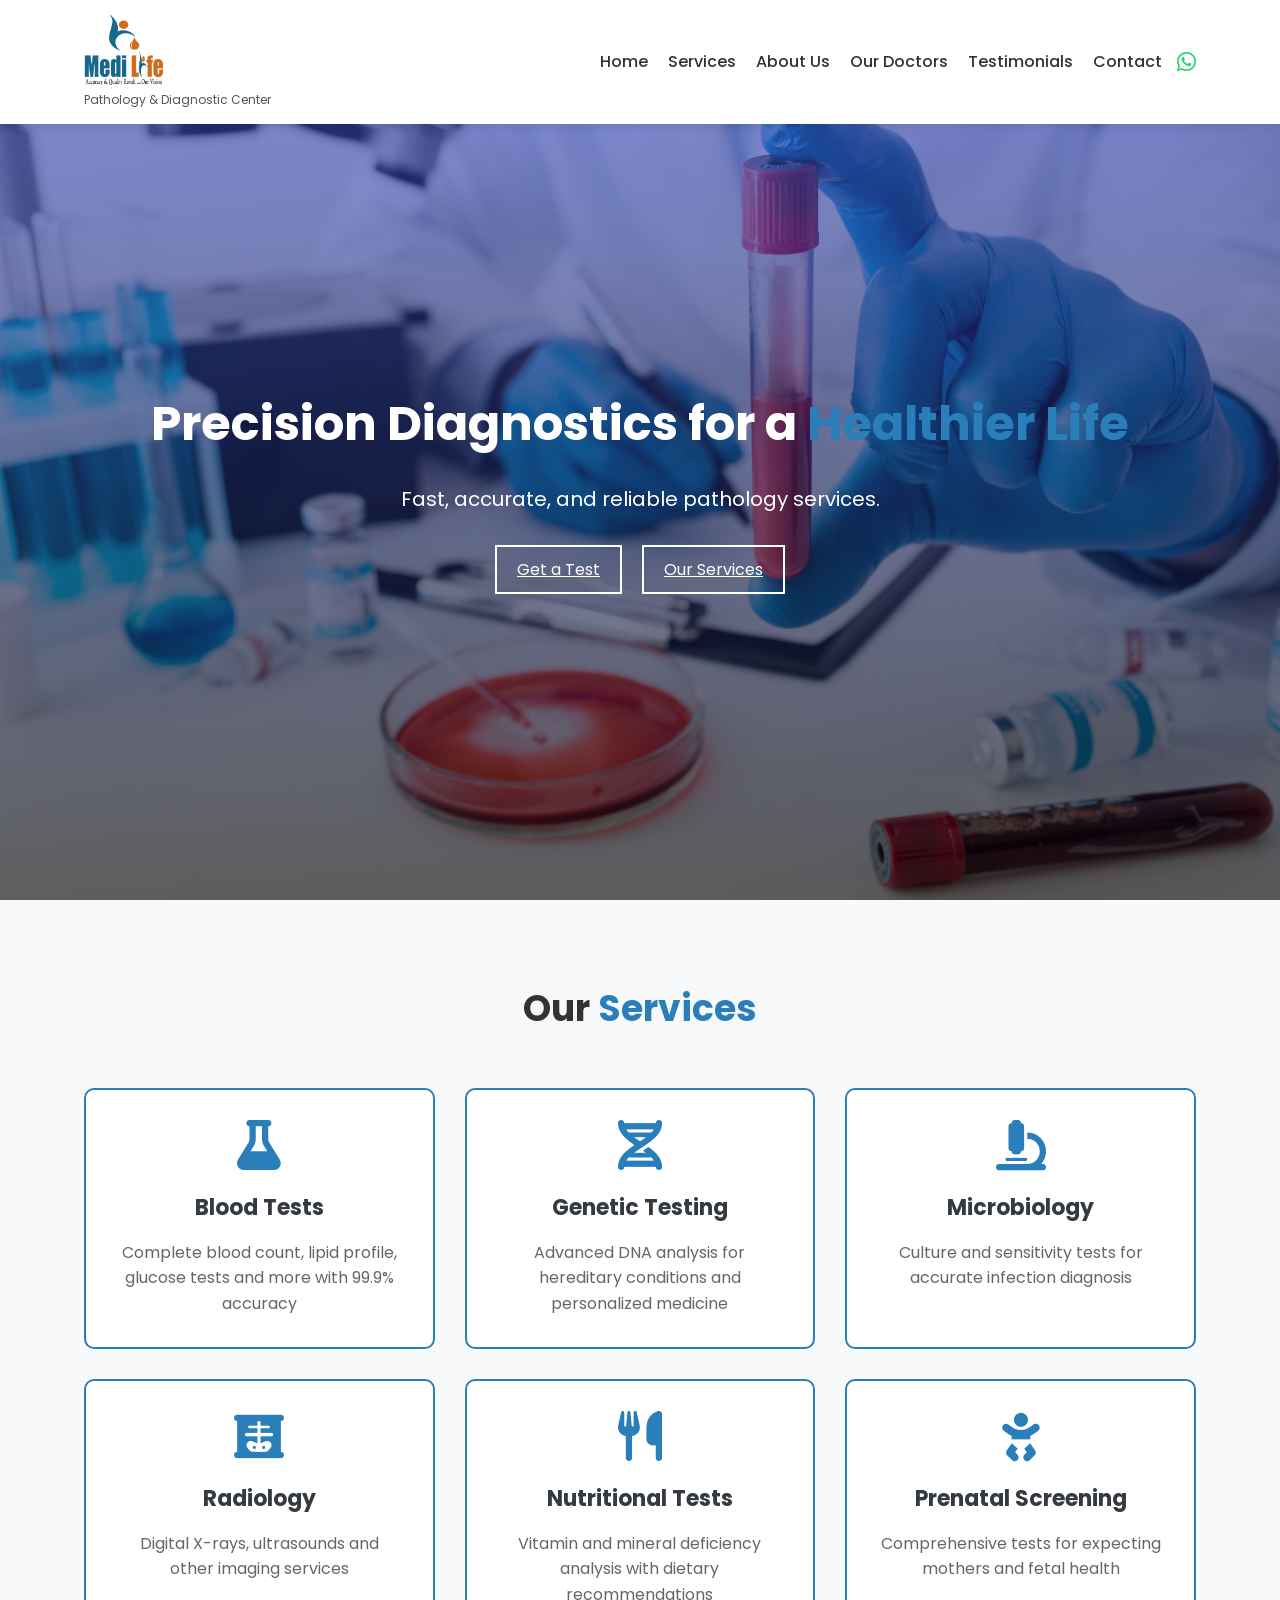
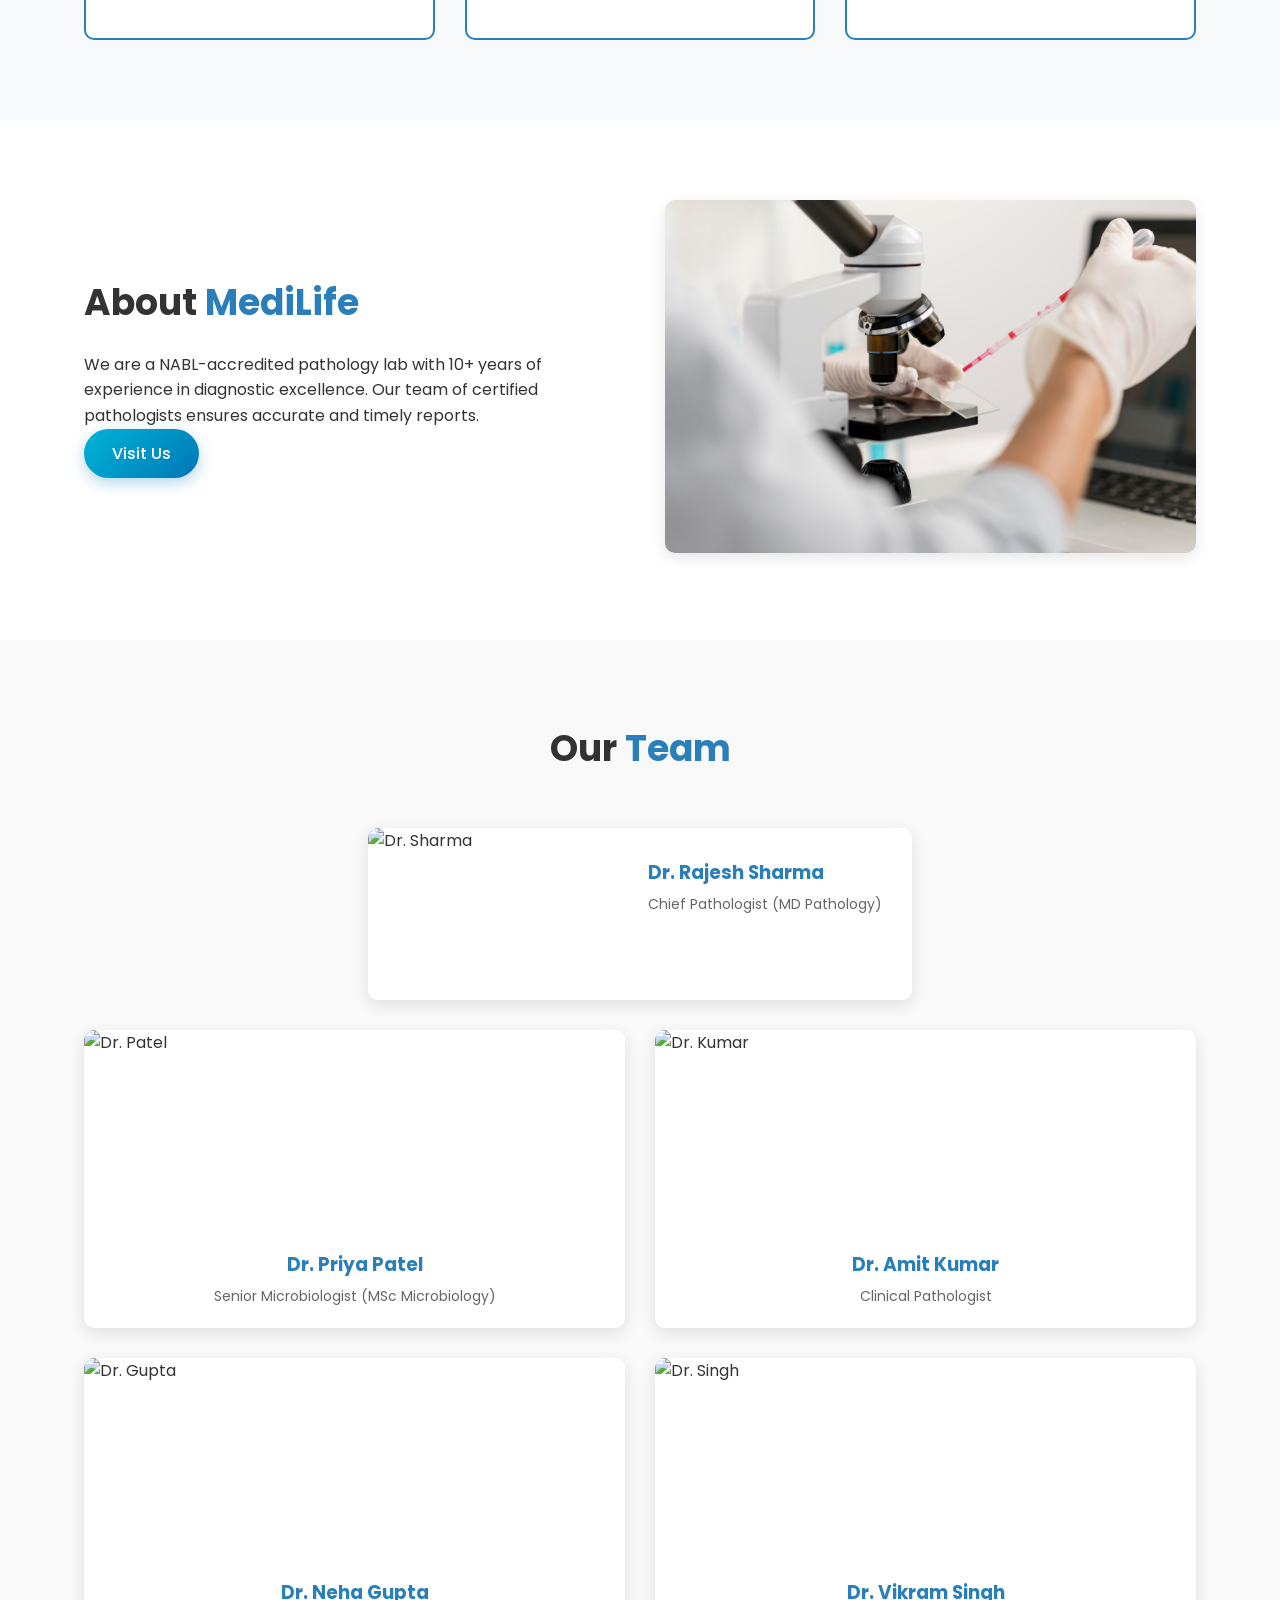
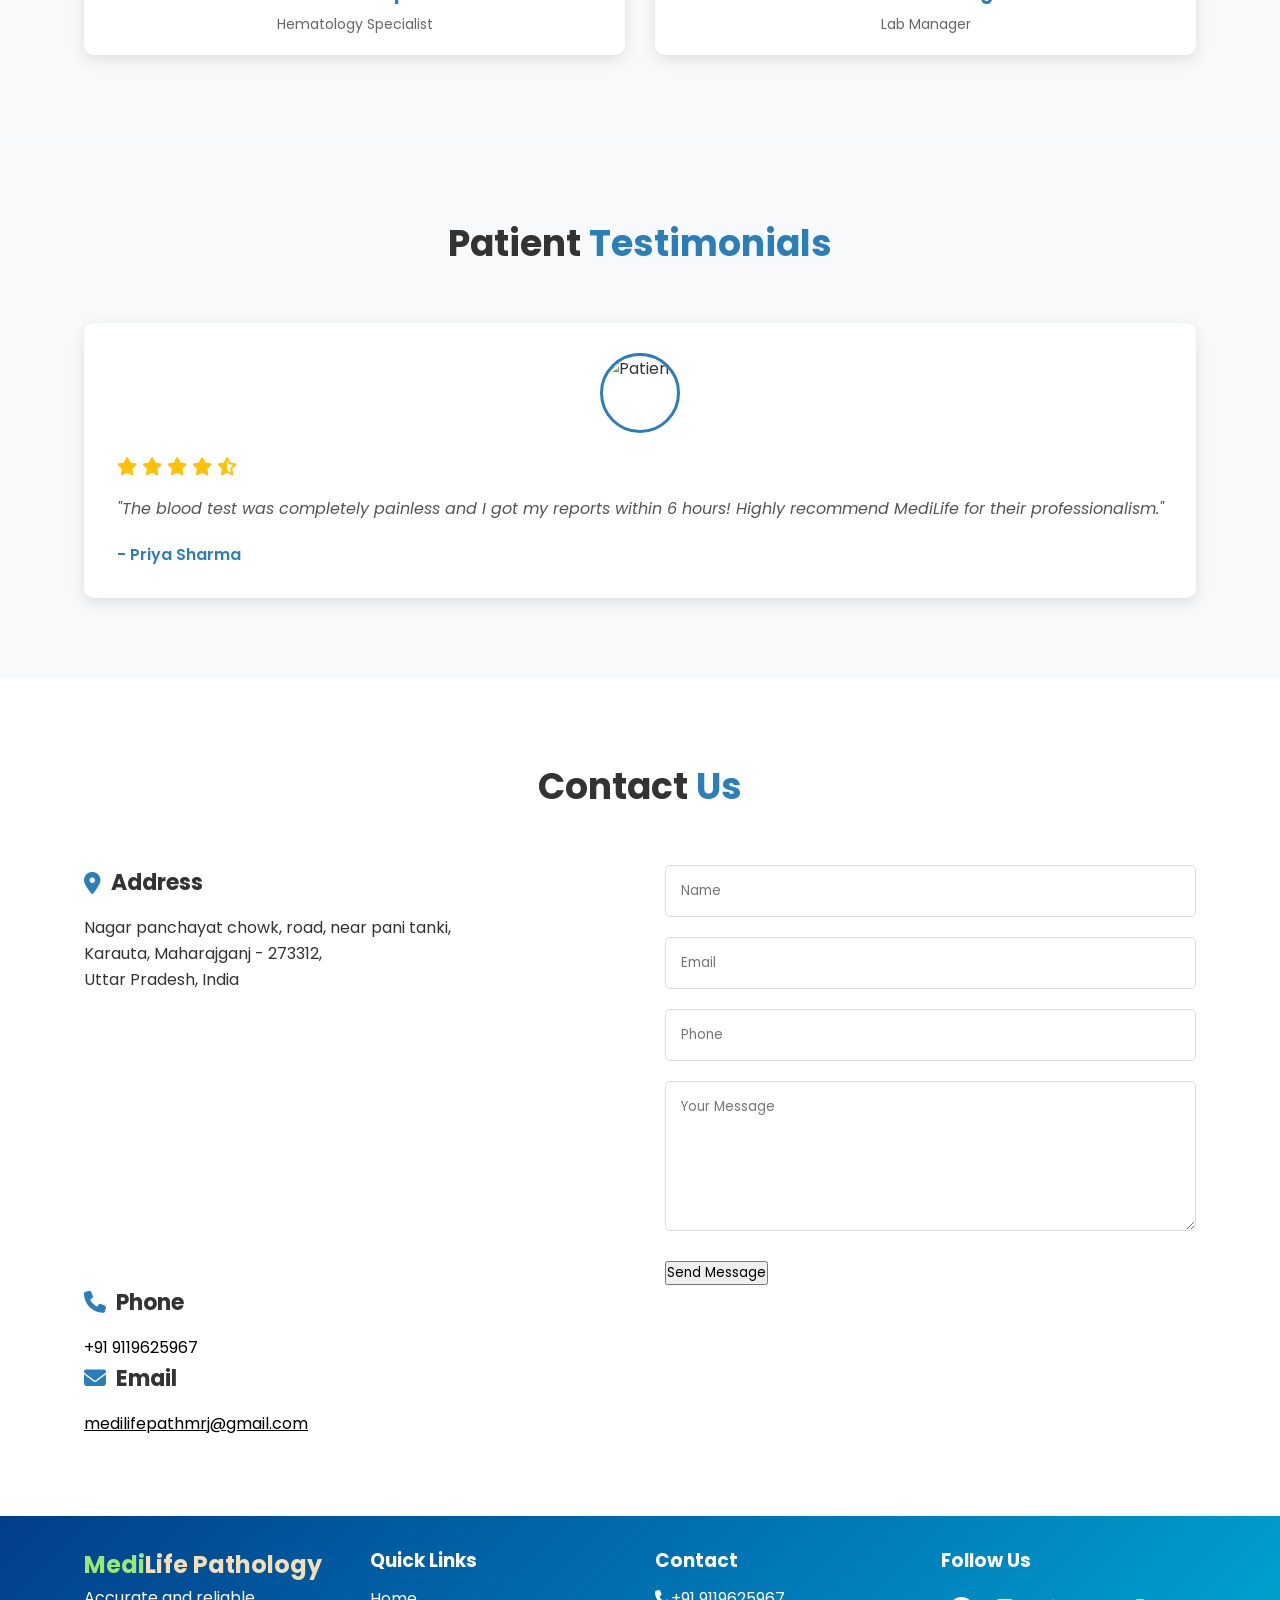
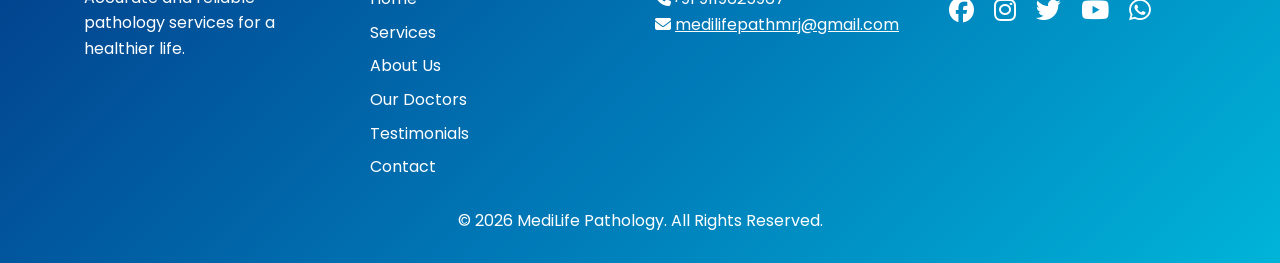
==== index.html @ 0d92cadb "mail or whatshap optio coded" ====
<!DOCTYPE html>
<html lang="en">
<head>
    <meta charset="UTF-8">
    <meta name="viewport" content="width=device-width, initial-scale=1.0">
    <title>MediLife Pathology | Accurate Diagnostic Solutions</title>
        <!-- Favicon (Tab Logo) -->
    <link rel="icon" type="image/png" href="images/logo.png">

    <link rel="stylesheet" href="https://cdnjs.cloudflare.com/ajax/libs/font-awesome/6.4.0/css/all.min.css">
    <link href="https://fonts.googleapis.com/css2?family=Poppins:wght@300;400;500;600;700&display=swap" rel="stylesheet">
    <link rel="stylesheet" href="styles.css">
</head>
<body>
   <!-- Header -->
<header id="header">
    <div class="container">
        
        <!-- Logo -->
        <div class="logo">
            <img src="images/logo.png" alt="MediLife Lab">
            <p>Pathology & Diagnostic Center</p>
        </div>

        <!-- Navigation -->
        <nav id="mainNav">
            <ul>
                <li><a href="#home">Home</a></li>
                <li><a href="#services">Services</a></li>
                <li><a href="#about">About Us</a></li>
                <li><a href="#team">Our Doctors</a></li>
                <li><a href="#testimonials">Testimonials</a></li>
                <li><a href="#contact">Contact</a></li>
                 <!-- WhatsApp Icon -->
    <li class="whatsapp-icon">
        <a href="https://wa.me/9119625967" target="_blank">
            <i class="fab fa-whatsapp"></i>
        </a>
    </li>
            </ul>
        </nav>

        <!-- Mobile Menu Icon -->
        <div class="mobile-menu" id="mobileMenu">
            <i class="fas fa-bars"></i>
        </div>

    </div>
</header>

    <!-- Hero Section -->
    <section class="hero" id="home">
        <div class="container">
            <div class="hero-content">
                <h1>Precision Diagnostics for a <span>Healthier Life</span></h1>
                <p>Fast, accurate, and reliable pathology services.</p>
                <div class="hero-btns">
                    <a href="#contact" class="btn-secondary">Get a Test</a>
                    <a href="#services" class="btn-secondary">Our Services</a>
                </div>
            </div>
        </div>
    </section>

    <!-- Services Section -->

    <section class="services" id="services">
    <div class="container">
        <h2>Our <span>Services</span></h2>
        <div class="services-grid">
            <div class="service-card">
                <i class="fas fa-flask"></i>
                <h3>Blood Tests</h3>
                <p>Complete blood count, lipid profile, glucose tests and more with 99.9% accuracy</p>
            </div>
            <div class="service-card">
                <i class="fas fa-dna"></i>
                <h3>Genetic Testing</h3>
                <p>Advanced DNA analysis for hereditary conditions and personalized medicine</p>
            </div>
            <div class="service-card">
                <i class="fas fa-microscope"></i>
                <h3>Microbiology</h3>
                <p>Culture and sensitivity tests for accurate infection diagnosis</p>
            </div>
            <div class="service-card">
                <i class="fas fa-x-ray"></i>
                <h3>Radiology</h3>
                <p>Digital X-rays, ultrasounds and other imaging services</p>
            </div>
            <div class="service-card">
                <i class="fas fa-utensils"></i>
                <h3>Nutritional Tests</h3>
                <p>Vitamin and mineral deficiency analysis with dietary recommendations</p>
            </div>
            <div class="service-card">
                <i class="fas fa-baby"></i>
                <h3>Prenatal Screening</h3>
                <p>Comprehensive tests for expecting mothers and fetal health</p>
            </div>
        </div>
    </div>
</section>


    <!-- About Us -->
    <section class="about" id="about">
        <div class="container">
            <div class="about-content">
                <h2>About <span>MediLife</span></h2>
                <p>We are a NABL-accredited pathology lab with 10+ years of experience in diagnostic excellence. Our team of certified pathologists ensures accurate and timely reports.</p>
                <a href="about.html" class="btn-visit">Visit Us</a>
            </div>
            <div class="about-image">
                <img src="images/about.jpg" alt="MediLife Lab">
            </div>
        </div>
    </section>

    <!-- Team Section -->
    <section class="team" id="team">
        <div class="container">
            <h2>Our <span>Team</span></h2>
            <div class="team-grid">
                <!-- Head Person -->
                <div class="team-member head-person">
                    <div class="member-img">
                        <img src="https://randomuser.me/api/portraits/men/75.jpg" alt="Dr. Sharma">
                    </div>
                    <div class="member-info">
                        <h3>Dr. Rajesh Sharma</h3>
                        <p>Chief Pathologist (MD Pathology)</p>
                        <div class="social-links">
                            <a href="#"><i class="fab fa-linkedin"></i></a>
                            <a href="#"><i class="fas fa-envelope"></i></a>
                        </div>
                    </div>
                </div>
                
                <!-- Team Members -->
                <div class="team-member">
                    <div class="member-img">
                        <img src="https://randomuser.me/api/portraits/women/68.jpg" alt="Dr. Patel">
                    </div>
                    <div class="member-info">
                        <h3>Dr. Priya Patel</h3>
                        <p>Senior Microbiologist (MSc Microbiology)</p>
                    </div>
                </div>
                
                <div class="team-member">
                    <div class="member-img">
                        <img src="https://randomuser.me/api/portraits/men/45.jpg" alt="Dr. Kumar">
                    </div>
                    <div class="member-info">
                        <h3>Dr. Amit Kumar</h3>
                        <p>Clinical Pathologist</p>
                    </div>
                </div>
                
                <div class="team-member">
                    <div class="member-img">
                        <img src="https://randomuser.me/api/portraits/women/33.jpg" alt="Dr. Gupta">
                    </div>
                    <div class="member-info">
                        <h3>Dr. Neha Gupta</h3>
                        <p>Hematology Specialist</p>
                    </div>
                </div>
                
                <div class="team-member">
                    <div class="member-img">
                        <img src="https://randomuser.me/api/portraits/men/60.jpg" alt="Dr. Singh">
                    </div>
                    <div class="member-info">
                        <h3>Dr. Vikram Singh</h3>
                        <p>Lab Manager</p>
                    </div>
                </div>
            </div>
        </div>
    </section>

    <!-- Testimonials -->
    <section class="testimonials" id="testimonials">
        <div class="container">
            <h2>Patient <span>Testimonials</span></h2>
            <div class="testimonial-slider">
                <div class="testimonial">
                    <div class="patient-img">
                        <img src="https://randomuser.me/api/portraits/women/43.jpg" alt="Patient">
                    </div>
                    <div class="patient-review">
                        <div class="stars">
                            <i class="fas fa-star"></i>
                            <i class="fas fa-star"></i>
                            <i class="fas fa-star"></i>
                            <i class="fas fa-star"></i>
                            <i class="fas fa-star-half-alt"></i>
                        </div>
                        <p>"The blood test was completely painless and I got my reports within 6 hours! Highly recommend MediLife for their professionalism."</p>
                        <h4>- Priya Sharma</h4>
                    </div>
                </div>
                <div class="testimonial">
                    <div class="patient-img">
                        <img src="https://randomuser.me/api/portraits/men/32.jpg" alt="Patient">
                    </div>
                    <div class="patient-review">
                        <div class="stars">
                            <i class="fas fa-star"></i>
                            <i class="fas fa-star"></i>
                            <i class="fas fa-star"></i>
                            <i class="fas fa-star"></i>
                            <i class="fas fa-star"></i>
                        </div>
                        <p>"Best pathology lab in town! The staff was very caring and explained everything clearly. 5-star service!"</p>
                        <h4>- Ramesh Kumar</h4>
                    </div>
                </div>
                <div class="testimonial">
                    <div class="patient-img">
                        <img src="https://randomuser.me/api/portraits/women/65.jpg" alt="Patient">
                    </div>
                    <div class="patient-review">
                        <div class="stars">
                            <i class="fas fa-star"></i>
                            <i class="fas fa-star"></i>
                            <i class="fas fa-star"></i>
                            <i class="fas fa-star"></i>
                            <i class="far fa-star"></i>
                        </div>
                        <p>"Accurate reports and hygienic environment. My family has been using their services for years."</p>
                        <h4>- Anjali Patel</h4>
                    </div>
                </div>
            </div>
        </div>
    </section>

    <!-- Contact -->
  <section id="contact" class="contact">
    <div class="container">
        <h2>Contact <span>Us</span></h2>

        <div class="contact-grid">

            <!-- LEFT SIDE -->
            <div class="contact-info">

                <h3><i class="fas fa-map-marker-alt"></i> Address</h3>
                <p>
                    Nagar panchayat chowk, road, near pani tanki,<br>
                    Karauta, Maharajganj - 273312,<br>
                    Uttar Pradesh, India
                </p>

                <!-- ✅ MAP (Address ke niche) -->
                <div class="map-box">
                    <iframe 
                        src="https://www.google.com/maps/embed?pb=!1m14!1m8!1m3!1d7094.38910484087!2d83.571916!3d27.244427!3m2!1i1024!2i768!4f13.1!3m3!1m2!1s0x3996a7fca693aac5%3A0x8775d765b9470636!2sMedilife%20pathology!5e0!3m2!1sen!2sin!4v1774262200057!5m2!1sen!2sin"
                        allowfullscreen=""
                        loading="lazy">
                    </iframe>
                </div>

                <h3><i class="fas fa-phone"></i> Phone</h3>
                <a href="tel:+919119625967">+91 9119625967</a>

                <h3><i class="fas fa-envelope"></i> Email</h3>
                <a href="mailto:medilifepathmrj@gmail.com">
                    medilifepathmrj@gmail.com
                </a>

            </div>

            <!-- RIGHT SIDE -->
            <div class="contact-form">
     <form action="https://formsubmit.co/shivambharati261@gmail.com" method="POST">

    <input type="text" name="name" placeholder="Name" required>
    <input type="email" name="email" placeholder="Email" required>
    <input type="tel" name="phone" placeholder="Phone">
    <textarea name="message" placeholder="Your Message"></textarea>

    <input type="hidden" name="_subject" value="New Contact Message">
    <input type="hidden" name="_captcha" value="false">
    <input type="hidden" name="_template" value="table">

    <button type="submit">Send Message</button>

</form>
            </div>

        </div>
    </div>
</section>
  <!-- Footer -->
   <footer>
    <div class="container footer-container">

        <!-- Logo / About -->
        <div class="footer-box">
            <h2><span>Medi</span>Life Pathology</h2>
            <p>Accurate and reliable pathology services for a healthier life.</p>
        </div>

        <!-- Quick Links (Navbar copy) -->
        <div class="footer-box">
            <h3>Quick Links</h3>
            <ul>
                <li><a href="#home">Home</a></li>
                <li><a href="#services">Services</a></li>
                <li><a href="#about">About Us</a></li>
                <li><a href="#team">Our Doctors</a></li>
                <li><a href="#testimonials">Testimonials</a></li>
                <li><a href="#contact">Contact</a></li>
            </ul>
        </div>

        <!-- Contact -->
        <div class="footer-box">
            <h3>Contact</h3>
            <p><i class="fas fa-phone"></i><a href="tel:+919119625967">+91 9119625967</a></p>
               <i class="fas fa-envelope"> </i> <a href="mailto:medilifepathmrj@gmail.com">medilifepathmrj@gmail.com</a>
        </div>

        <!-- Social -->
        <div class="footer-box">
            <h3>Follow Us</h3>
            <div class="social-links">
                <a href="#"><i class="fab fa-facebook"></i></a>
                <a href="#"><i class="fab fa-instagram"></i></a>
                <a href="#"><i class="fab fa-twitter"></i></a>
                <a href="#"><i class="fab fa-youtube"></i></a>
                <a href="https://wa.me/919119625967?text=Hello%20Medilife%20Pathology!" target="_blank">
    <i class="fab fa-whatsapp"></i>
</a>
            </div>
        </div>

    </div>

    <p class="copyright">
        &copy; 2026 MediLife Pathology. All Rights Reserved.
    </p>
</footer>
    <script src="script.js"></script>
</body>
</html>
---- styles.css ----
/* Global Styles */
* {
    margin: 0;
    padding: 0;
    box-sizing: border-box;
    font-family: 'Poppins', sans-serif;
}

:root {
    --primary: #2a7fba;
    --secondary: #1a5276;
    --light: #f8f9fa;
    --dark: #343a40;
    --star: #ffc107;
}

body {
    background: #fff;
    color: #333;
    line-height: 1.6;
}

.container {
    width: 90%;
    max-width: 1200px;
    margin: 0 auto;
    padding: 0 20px;
}

.btn-secondary {
    background: transparent;
    /* border: 2px solid var(--primary); */
    border: 2px solid rgb(255, 255, 255);
    /* color: var(--primary); */
    padding: 10px 20px;
    color: #fff;
}

.btn-secondary:hover {
    border: 2px solid var(--primary);
    background: var(--primary);
    color: #fff;
}
.btn-visit {
    display: inline-block;
    padding: 12px 28px;
    background: linear-gradient(135deg, #00b4d8, #0077b6);
    color: #fff;
    font-weight: 500;
    text-decoration: none;
    border-radius: 30px;
    transition: all 0.3s ease;
    box-shadow: 0 5px 15px rgba(0, 119, 182, 0.3);
    position: relative;
    overflow: hidden;
}
.btn-visit:hover {
    background: linear-gradient(135deg, #0077b6, #023e8a);
    transform: translateY(-3px);
    box-shadow: 0 10px 25px rgba(0, 119, 182, 0.4);
}
/* Header Styles */
header {
    background: #fff;
    box-shadow: 0 2px 10px rgba(0, 0, 0, 0.1);
    position: fixed;
    width: 100%;
    z-index: 1000;
    transform: translateY(0);
    transition: transform 0.4s ease-in-out;
}

/* Hide navbar on scroll */
header.hide {
    transform: translateY(-100%);
}

/* Scroll shadow */
header.scrolled {
    box-shadow: 0 5px 20px rgba(0,0,0,0.15);
}

/* Container */
header .container {
    display: flex;
    justify-content: space-between;
    align-items: center;
    padding: 15px 20px;
}

.logo {
    display: flex;
    flex-direction: column;   /* 👈 ye add karo */
    align-items: flex-start;  /* left align */
}

.logo img {
    height: 70px;
    width: auto;
}

.logo p {
    font-size: 12px;
    margin-top: 5px;
    color: #555;
}

/* Navigation */
nav ul {
    display: flex;
    list-style: none;
}

nav ul li {
    margin-left: 20px;
}

/* IMPORTANT FIX */
nav ul li a {
    text-decoration: none;
    color: #333;
    font-weight: 500;
    transition: color 0.3s ease;
    white-space: nowrap;  /* 🔥 TEXT BREAK FIX */
}

nav ul li a:hover {
    color: #007bff;
}

/* Mobile Menu Icon */
.mobile-menu {
    display: none;
    font-size: 24px;
    cursor: pointer;
}

/* ================= MOBILE ================= */
@media (max-width: 768px) {

    nav {
        position: absolute;
        top: 70px;
        left: 0;
        width: 100%;
        background: #fff;
        display: none;
        flex-direction: column;
        text-align: center;
        box-shadow: 0 5px 10px rgba(0,0,0,0.1);
    }

    nav.active {
        display: flex;
    }

    nav ul {
        flex-direction: column;
    }

    nav ul li {
        margin: 15px 0;
    }

    .mobile-menu {
        display: block;
    }
}
/* WhatsApp Icon Style */
.whatsapp-icon a {
    color: #25D366;
    font-size: 22px;
    margin-left: 15px;
}

/* Right side push */
nav ul {
    display: flex;
    align-items: center;
}

/* Last item ko right push karne ke liye */
nav ul li.whatsapp-icon {
    margin-left: auto;
}

/* Hero Section */
.hero {
    background: linear-gradient(rgba(55, 78, 209, 0.6), rgba(0, 0, 0, 0.6)), url('images/homepage.jpg') no-repeat center/cover;
    height: 100vh;
    display: flex;
    align-items: center;
    text-align: center;
    color: #fff;
    padding-top: 80px;
}

.hero-content h1 {
    font-size: 48px;
    margin-bottom: 20px;
}

.hero-content h1 span {
    color: var(--primary);
}

.hero-content p {
    font-size: 20px;
    margin-bottom: 30px;
}

.hero-btns {
    display: flex;
    justify-content: center;
    gap: 20px;
}

/* Services Section */
.services {
    padding: 80px 0;
    background: var(--light);
}

.services h2 {
    text-align: center;
    margin-bottom: 50px;
    font-size: 36px;
}

.services h2 span {
    color: var(--primary);
}

.services-grid {
    display: grid;
    grid-template-columns: repeat(auto-fit, minmax(300px, 1fr));
    gap: 30px;
}

.service-card {
    border: 2px solid var(--primary);
    background: #fff;
    padding: 30px;
    border-radius: 10px;
    text-align: center;
    transition: all 0.3s ease;
}

.service-card:hover {
    background: var(--primary);
    transform: translateY(-10px);
    box-shadow: 0 10px 20px rgba(0,0,0,0.1);
}

.service-card:hover i,
.service-card:hover h3,
.service-card:hover p {
    color: #fff;
}

.service-card i {
    font-size: 50px;
    color: var(--primary);
    margin-bottom: 20px;
    transition: all 0.3s ease;
}

.service-card h3 {
    margin-bottom: 15px;
    font-size: 22px;
    color: var(--dark);
    transition: all 0.3s ease;
}

.service-card p {
    color: #666;
    transition: all 0.3s ease;
}

/* About Section */
.about {
    padding: 80px 0;
}

.about .container {
    display: grid;
    grid-template-columns: 1fr 1fr;
    gap: 50px;
    align-items: center;
}

.about-content h2 {
    font-size: 36px;
    margin-bottom: 20px;
}

.about-content h2 span {
    color: var(--primary);
}

.about-image img {
    width: 100%;
    border-radius: 10px;
    box-shadow: 0 5px 15px rgba(0,0,0,0.1);
}
/* ================= Team Section ================= */
.team {
    padding: 80px 0;
    background: #f9f9f9;
}

.team h2 {
    text-align: center;
    margin-bottom: 50px;
    font-size: 36px;
}

.team h2 span {
    color: var(--primary);
}

.team-grid {
    display: grid;
    grid-template-columns: 1fr;
    gap: 30px;
}

.head-person {
    display: flex;
    background: white;
    border-radius: 10px;
    overflow: hidden;
    box-shadow: 0 5px 15px rgba(0,0,0,0.1);
    max-width: 800px;
    margin: 0 auto;
}

.head-person .member-img {
    width: 250px;
    height: auto;
}

.head-person .member-info {
    padding: 30px;
    text-align: left;
}

.team-member {
    background: white;
    border-radius: 10px;
    overflow: hidden;
    box-shadow: 0 5px 15px rgba(0,0,0,0.1);
    transition: transform 0.3s ease;
}

.team-member:hover {
    transform: translateY(-10px);
}

.member-img {
    height: 200px;
    overflow: hidden;
}

.member-img img {
    width: 100%;
    height: 100%;
    object-fit: cover;
}

.member-info {
    padding: 20px;
    text-align: center;
}

.member-info h3 {
    color: var(--primary);
    margin-bottom: 5px;
}

.member-info p {
    color: #666;
    font-size: 14px;
}

.social-links {
    margin-top: 15px;
}

.social-links a {
    color: var(--primary);
    margin-right: 15px;
    font-size: 18px;
}

/* Responsive Grid */
@media (min-width: 768px) {
    .team-grid {
        grid-template-columns: repeat(2, 1fr);
    }
    
    .head-person {
        grid-column: span 2;
    }
}

@media (min-width: 992px) {
    .team-grid {
        grid-template-columns: repeat(2, 1fr);
    }
    
    .head-person {
        grid-column: span 2;
        max-width: 100%;
    }
    
    .team-member {
        height: 100%;
    }
}
/* Testimonials */
.testimonials {
    padding: 80px 0;
    background: var(--light);
}

.testimonials h2 {
    text-align: center;
    margin-bottom: 50px;
    font-size: 36px;
}

.testimonials h2 span {
    color: var(--primary);
}

.testimonial-slider {
    display: grid;
    grid-template-columns: repeat(auto-fit, minmax(300px, 1fr));
    gap: 30px;
}

.testimonial {
    background: #fff;
    padding: 30px;
    border-radius: 10px;
    box-shadow: 0 5px 15px rgba(0,0,0,0.1);
    display: flex;
    flex-direction: column;
    align-items: center;
}

.patient-img {
    width: 80px;
    height: 80px;
    border-radius: 50%;
    overflow: hidden;
    margin-bottom: 20px;
    border: 3px solid var(--primary);
}

.patient-img img {
    width: 100%;
    height: 100%;
    object-fit: cover;
}

.stars {
    color: var(--star);
    margin-bottom: 15px;
    font-size: 18px;
}

.testimonial p {
    font-style: italic;
    text-align: center;
    margin-bottom: 20px;
    color: #555;
}

.testimonial h4 {
    color: var(--primary);
    font-weight: 600;
}

/* Contact Section */
.contact {
    padding: 80px 0;
}

.contact h2 {
    text-align: center;
    margin-bottom: 50px;
    font-size: 36px;
}

.contact h2 span {
    color: var(--primary);
}

.contact-grid {
    display: grid;
    grid-template-columns: 1fr 1fr;
    gap: 50px;
}

.contact-info h3 {
    display: flex;
    align-items: center;
    margin-bottom: 15px;
    font-size: 22px;
}
.contact-info a{
  color: black !important;
}
.contact-info h3 i {
    margin-right: 10px;
    color: var(--primary);
}

.contact-form input,
.contact-form textarea {
    width: 100%;
    padding: 15px;
    margin-bottom: 20px;
    border: 1px solid #ddd;
    border-radius: 5px;
    font-family: 'Poppins', sans-serif;
}

.contact-form textarea {
    height: 150px;
    resize: vertical;
}
/* MAP */
.map-box {
    margin: 15px 0 20px;
    border-radius: 10px;
    overflow: hidden;
}

.map-box iframe {
    width: 100%;
    height: 250px;
    border: 0;
}

/* Contact Grid */
.contact-grid {
    display: grid;
    grid-template-columns: 1fr 1fr;
    gap: 50px;
}

/* Mobile */
@media (max-width: 768px) {
    .contact-grid {
        grid-template-columns: 1fr;
    }
}
/* Footer */
footer {
    background: linear-gradient(135deg, #023e8a, #0077b6, #00b4d8);
    color: #fff;
    padding: 30px 0;
    text-align: center;
}
.footer-container {
    display: grid;
    grid-template-columns: repeat(auto-fit, minmax(200px, 1fr));
    gap: 30px;
    text-align: left;
}

.footer-box h3 {
    margin-bottom: 10px;
}

.footer-box ul {
    list-style: none;
    padding: 0;
}

.footer-box ul li {
    margin: 8px 0;
}

.footer-box ul li a {
    color: #fff;
    text-decoration: none;
}
.footer-box a{ 
    color: white !important;
}
.footer-box h2 {
color:wheat;

    text-decoration: none;
}
.footer-box h2 span {
      color:rgb(155, 233, 115);
    text-decoration: none;
}
.footer-box ul li a:hover {
    text-decoration: underline;
}

.copyright {
    text-align: center;
    margin-top: 20px;
}

.social-links a {
    color: #fff;
    font-size: 25px;
    margin: 0 8px;
    transition: 0.3s ease;
}

/* Facebook */
.social-links a:hover .fa-facebook {
    color: #1877f2;
}

/* Instagram */
.social-links a:hover .fa-instagram {
    color: #e4405f;
}

/* Twitter */
.social-links a:hover .fa-twitter {
    color: #1da1f2;
}
/* YouTube */
.social-links a:hover .fa-youtube {
    color: #ff0000;
}
/* Responsive Design */
@media (max-width: 992px) {
    .about .container,
    .contact-grid {
        grid-template-columns: 1fr;
    }

    .about-image {
        order: -1;
    }
}

@media (max-width: 768px) {
    nav {
        display: none;
    }

    nav.active {
        display: block;
        position: absolute;
        top: 80px;
        left: 0;
        width: 100%;
        background: #fff;
        padding: 20px;
        box-shadow: 0 5px 10px rgba(0,0,0,0.1);
    }

    nav.active ul {
        flex-direction: column;
    }

    nav.active ul li {
        margin: 10px 0;
    }

    .mobile-menu {
        display: block;
    }

    .hero-content h1 {
        font-size: 36px;
    }

    .hero-btns {
        flex-direction: column;
        gap: 15px;
    }
}
@media (max-width: 768px) {
    .hero-content h1 {
        font-size: 28px !important;
    }
}
a[href^="tel"] {
    color: #fff;          /* white color */
    text-decoration: none;
    border: none;
    outline: none;
}

a[href^="tel"]:hover {
    color: #fff;          /* hover pe bhi white hi rahe */
}
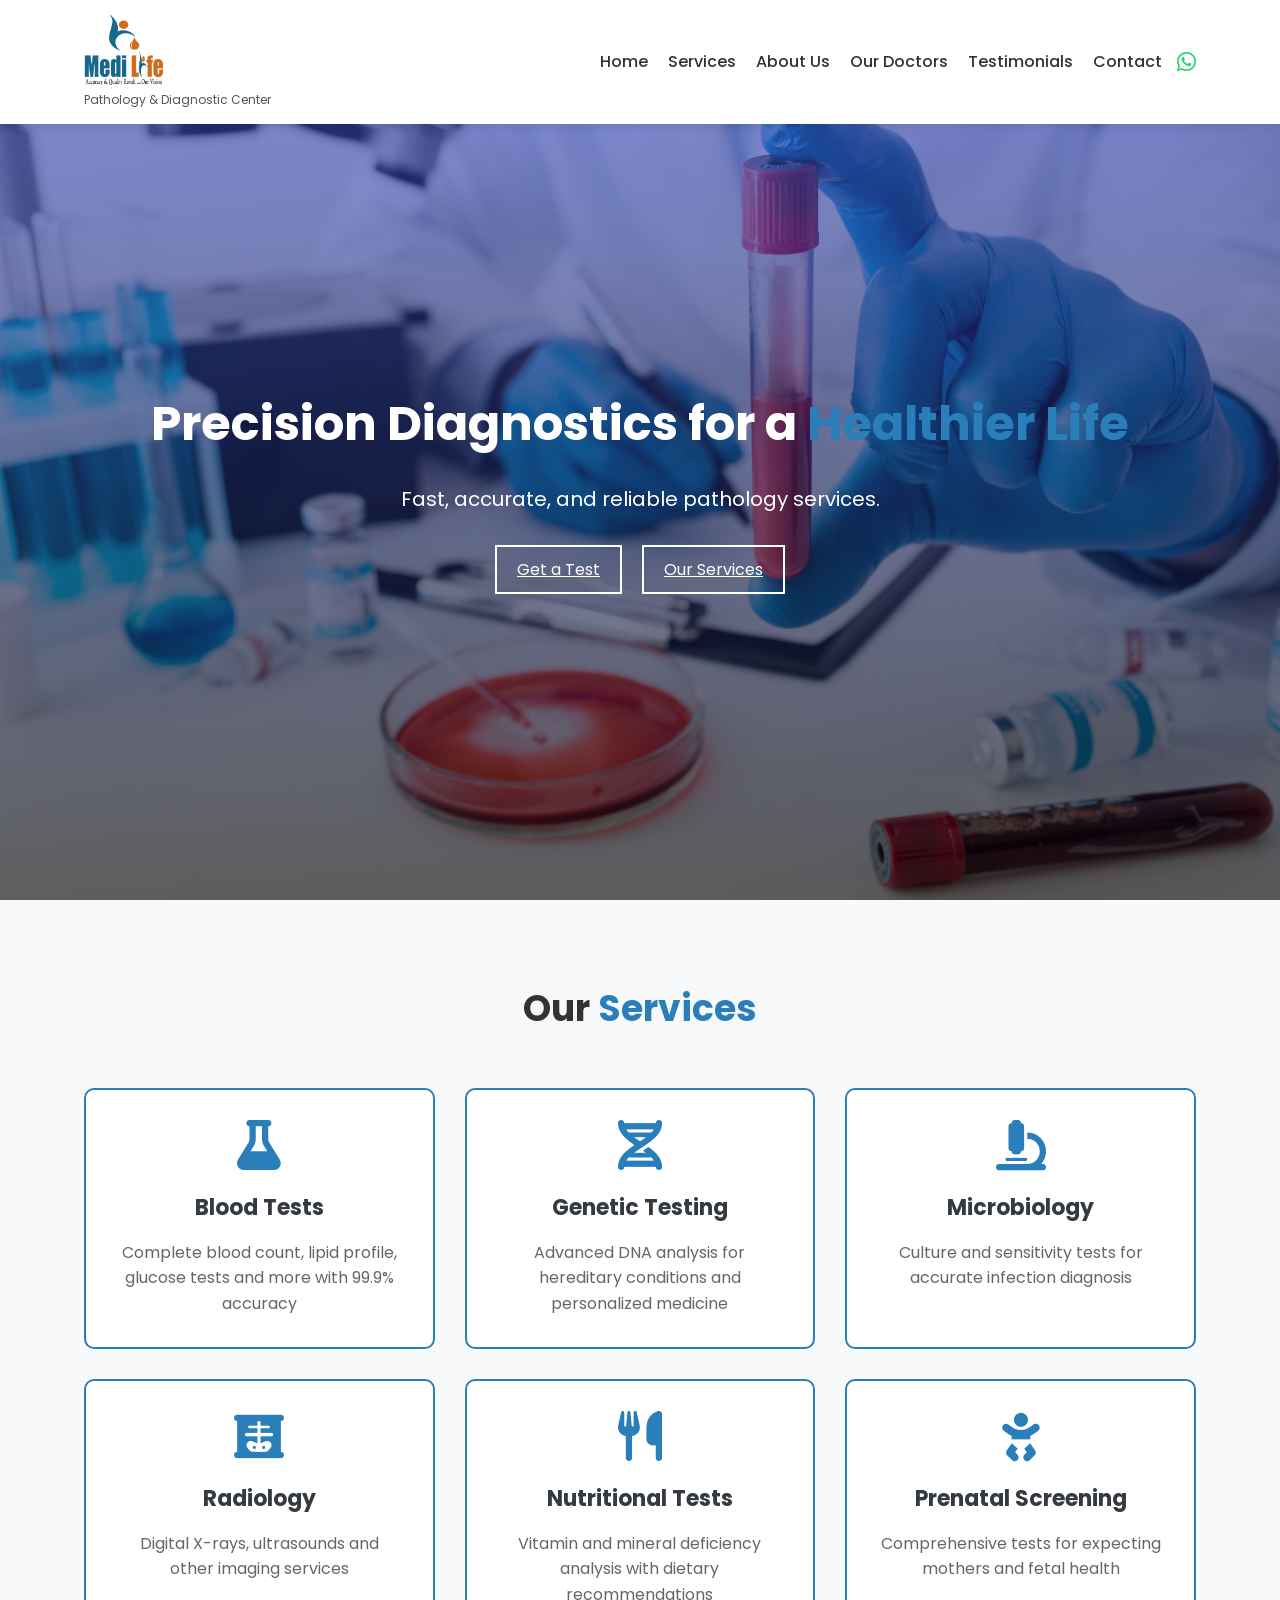
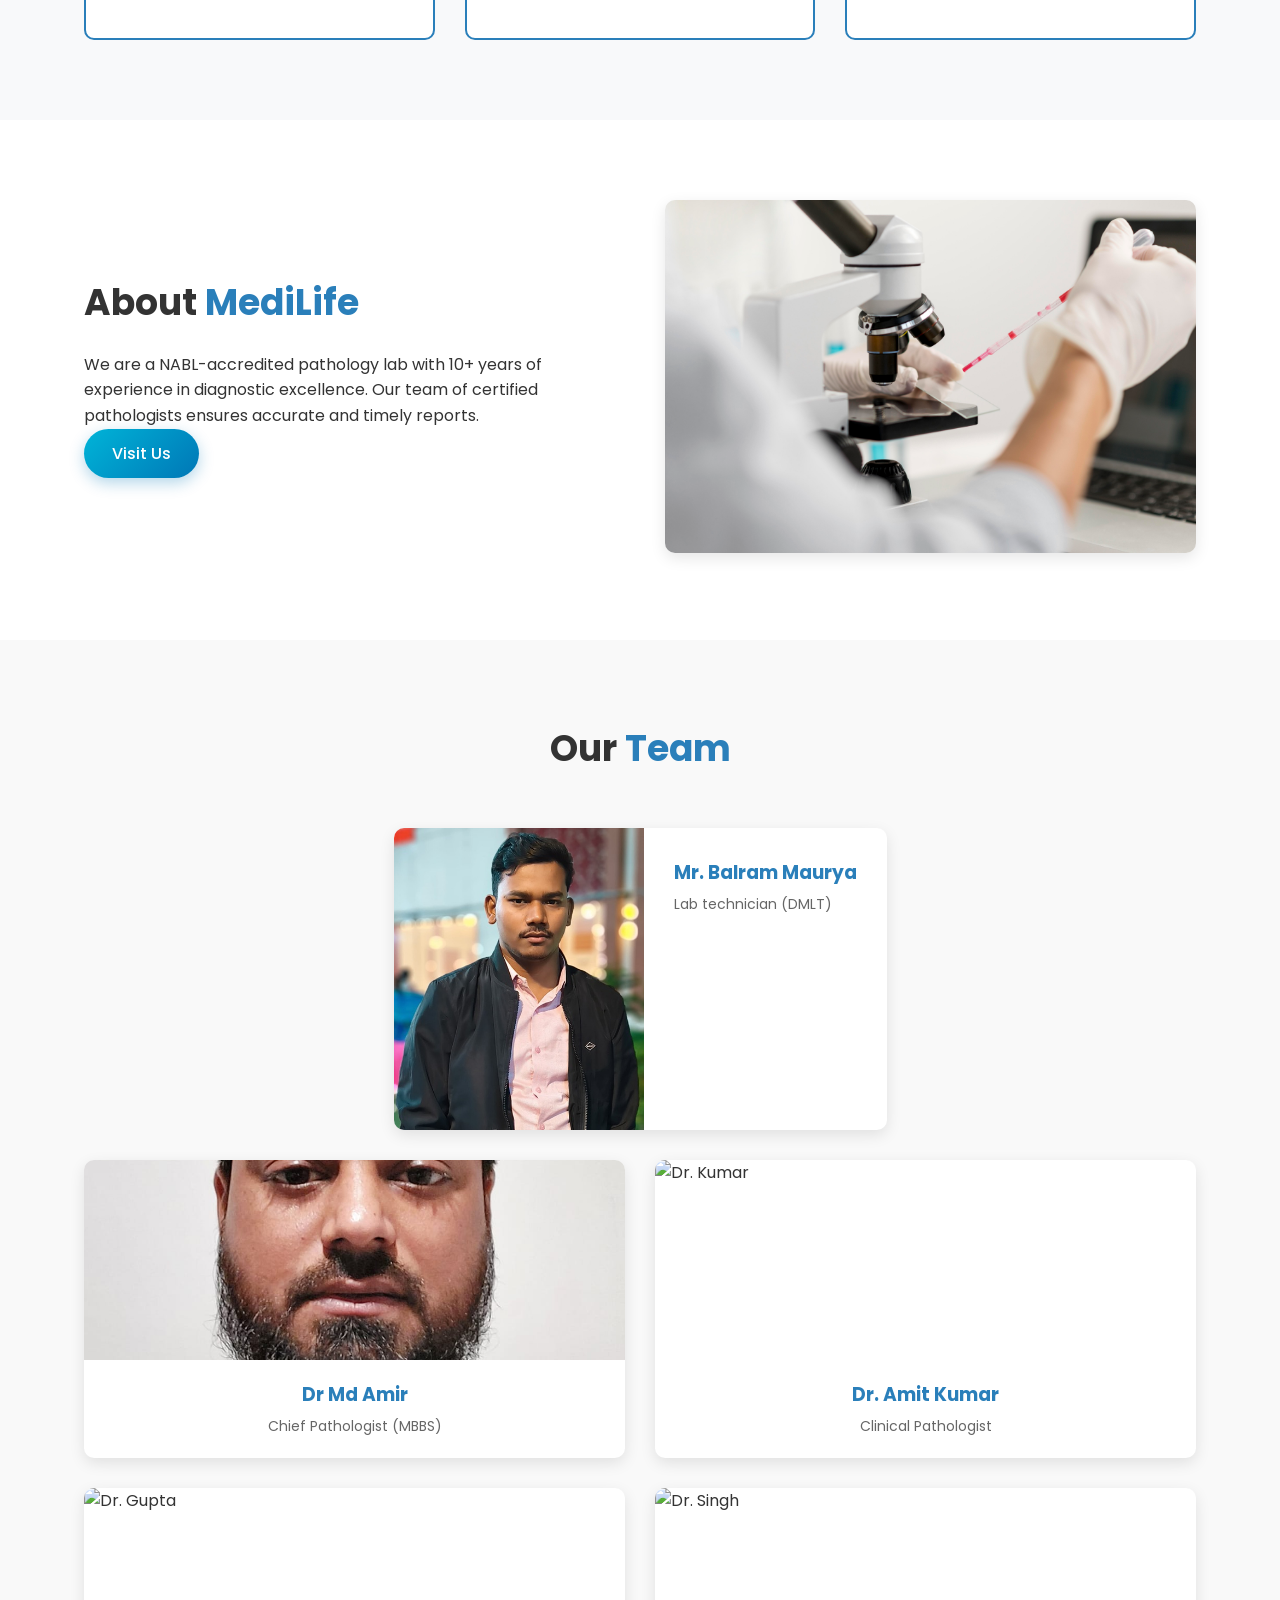
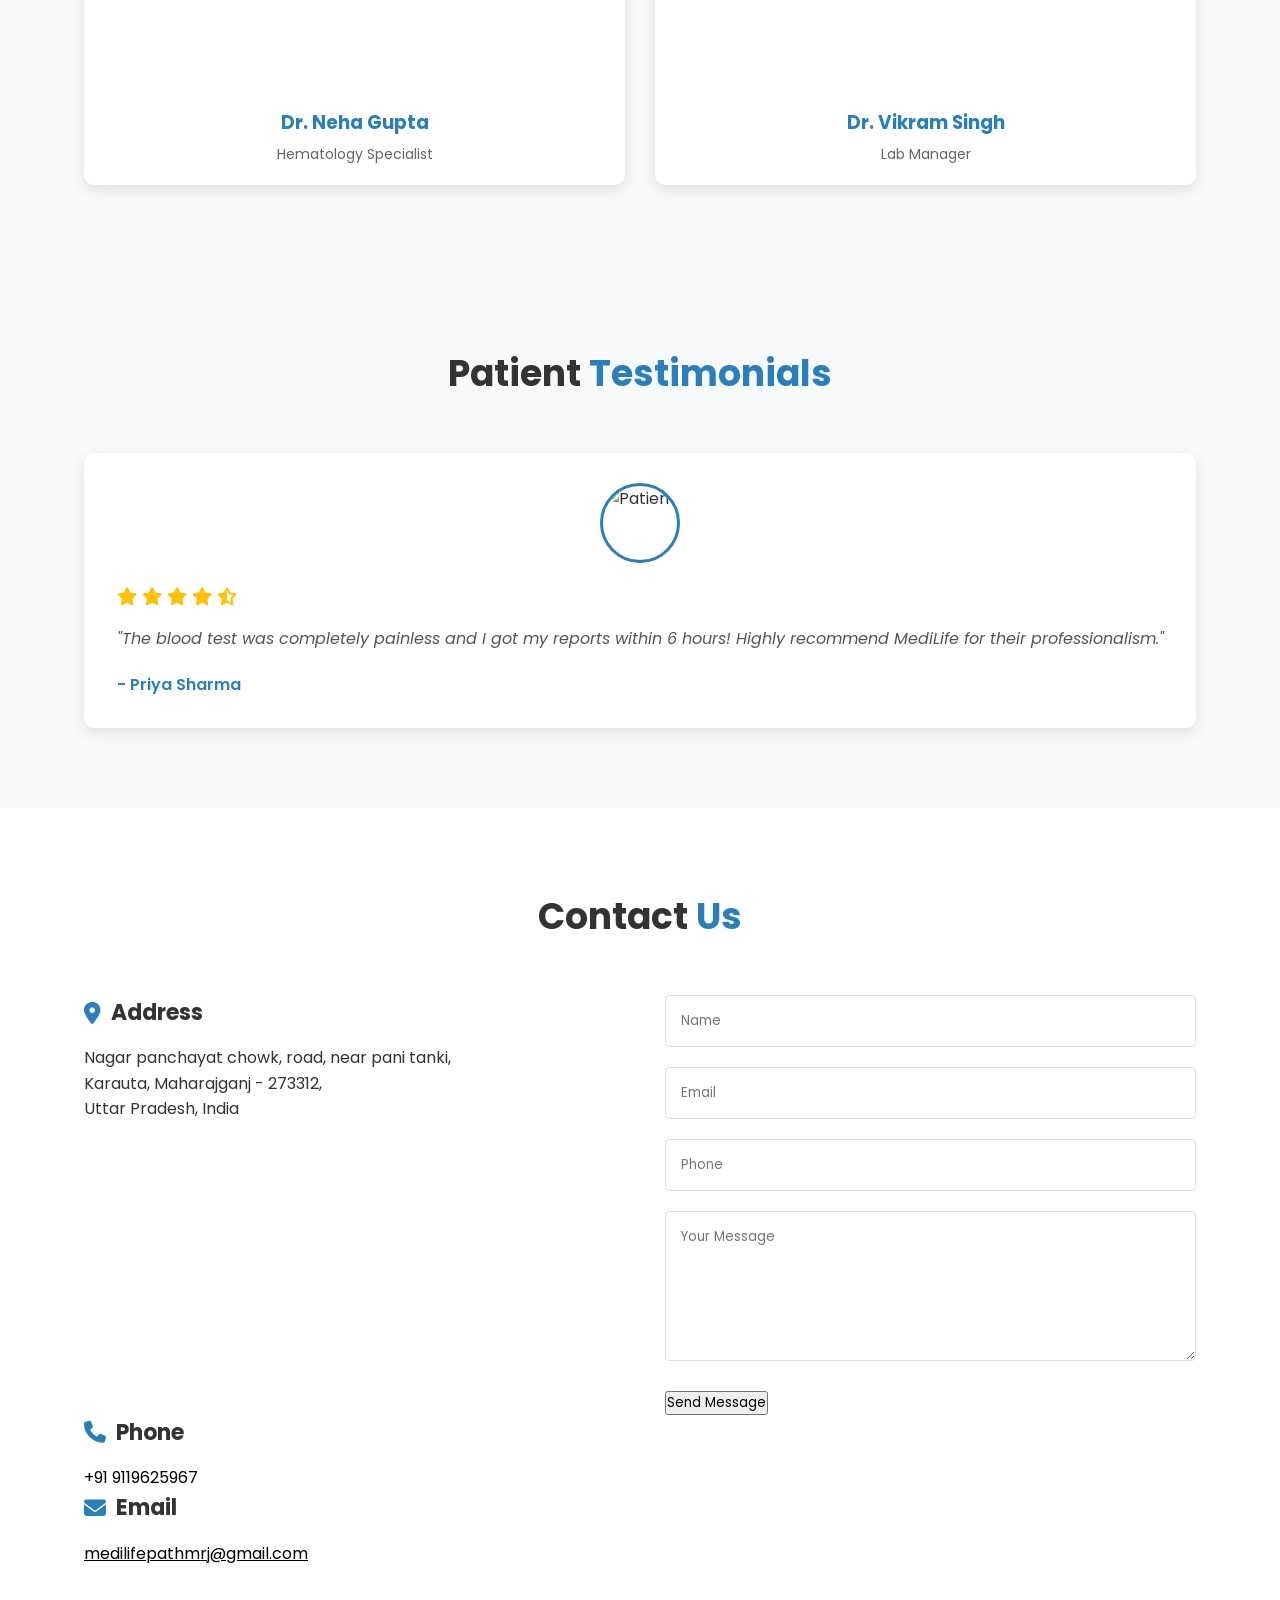
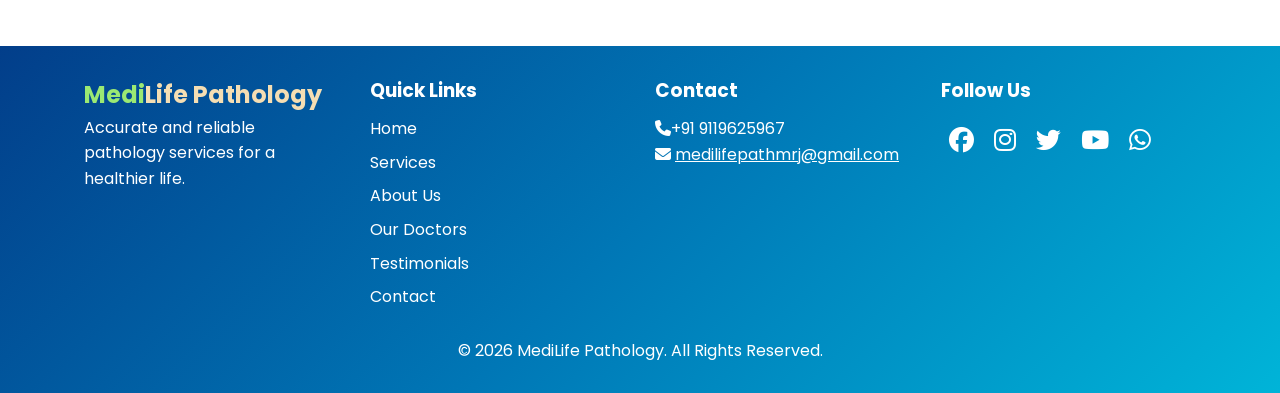
==== commit 87188b2b: "image update" ====
--- a/index.html
+++ b/index.html
@@ -125,11 +125,11 @@
                 <!-- Head Person -->
                 <div class="team-member head-person">
                     <div class="member-img">
-                        <img src="https://randomuser.me/api/portraits/men/75.jpg" alt="Dr. Sharma">
-                    </div>
-                    <div class="member-info">
-                        <h3>Dr. Rajesh Sharma</h3>
-                        <p>Chief Pathologist (MD Pathology)</p>
+                        <img src="images/Lab technician.jpg" alt="Mr. Maurya">
+                    </div>
+                    <div class="member-info">
+                        <h3>Mr. Balram Maurya</h3>
+                        <p>Lab technician (DMLT)</p>
                         <div class="social-links">
                             <a href="#"><i class="fab fa-linkedin"></i></a>
                             <a href="#"><i class="fas fa-envelope"></i></a>
@@ -140,17 +140,17 @@
                 <!-- Team Members -->
                 <div class="team-member">
                     <div class="member-img">
-                        <img src="https://randomuser.me/api/portraits/women/68.jpg" alt="Dr. Patel">
-                    </div>
-                    <div class="member-info">
-                        <h3>Dr. Priya Patel</h3>
-                        <p>Senior Microbiologist (MSc Microbiology)</p>
+                        <img src="images/Dr Md Amir .jpg" alt="Dr Md Amir">
+                    </div>
+                    <div class="member-info">
+                        <h3>Dr Md Amir </h3>
+                        <p>Chief Pathologist (MBBS)</p>
                     </div>
                 </div>
                 
                 <div class="team-member">
                     <div class="member-img">
-                        <img src="https://randomuser.me/api/portraits/men/45.jpg" alt="Dr. Kumar">
+                        <img src="" alt="Dr. Kumar">
                     </div>
                     <div class="member-info">
                         <h3>Dr. Amit Kumar</h3>
@@ -160,7 +160,7 @@
                 
                 <div class="team-member">
                     <div class="member-img">
-                        <img src="https://randomuser.me/api/portraits/women/33.jpg" alt="Dr. Gupta">
+                        <img src="" alt="Dr. Gupta">
                     </div>
                     <div class="member-info">
                         <h3>Dr. Neha Gupta</h3>
@@ -170,7 +170,7 @@
                 
                 <div class="team-member">
                     <div class="member-img">
-                        <img src="https://randomuser.me/api/portraits/men/60.jpg" alt="Dr. Singh">
+                        <img src="" alt="Dr. Singh">
                     </div>
                     <div class="member-info">
                         <h3>Dr. Vikram Singh</h3>
@@ -204,7 +204,7 @@
                 </div>
                 <div class="testimonial">
                     <div class="patient-img">
-                        <img src="https://randomuser.me/api/portraits/men/32.jpg" alt="Patient">
+                        <img src="images/Patient1.jpg" alt="Patient">
                     </div>
                     <div class="patient-review">
                         <div class="stars">
@@ -220,7 +220,7 @@
                 </div>
                 <div class="testimonial">
                     <div class="patient-img">
-                        <img src="https://randomuser.me/api/portraits/women/65.jpg" alt="Patient">
+                        <img src="images/" alt="Patient">
                     </div>
                     <div class="patient-review">
                         <div class="stars">
@@ -276,7 +276,7 @@
 
             <!-- RIGHT SIDE -->
             <div class="contact-form">
-     <form action="https://formsubmit.co/shivambharati261@gmail.com" method="POST">
+<form id="contactForm">
 
     <input type="text" name="name" placeholder="Name" required>
     <input type="email" name="email" placeholder="Email" required>
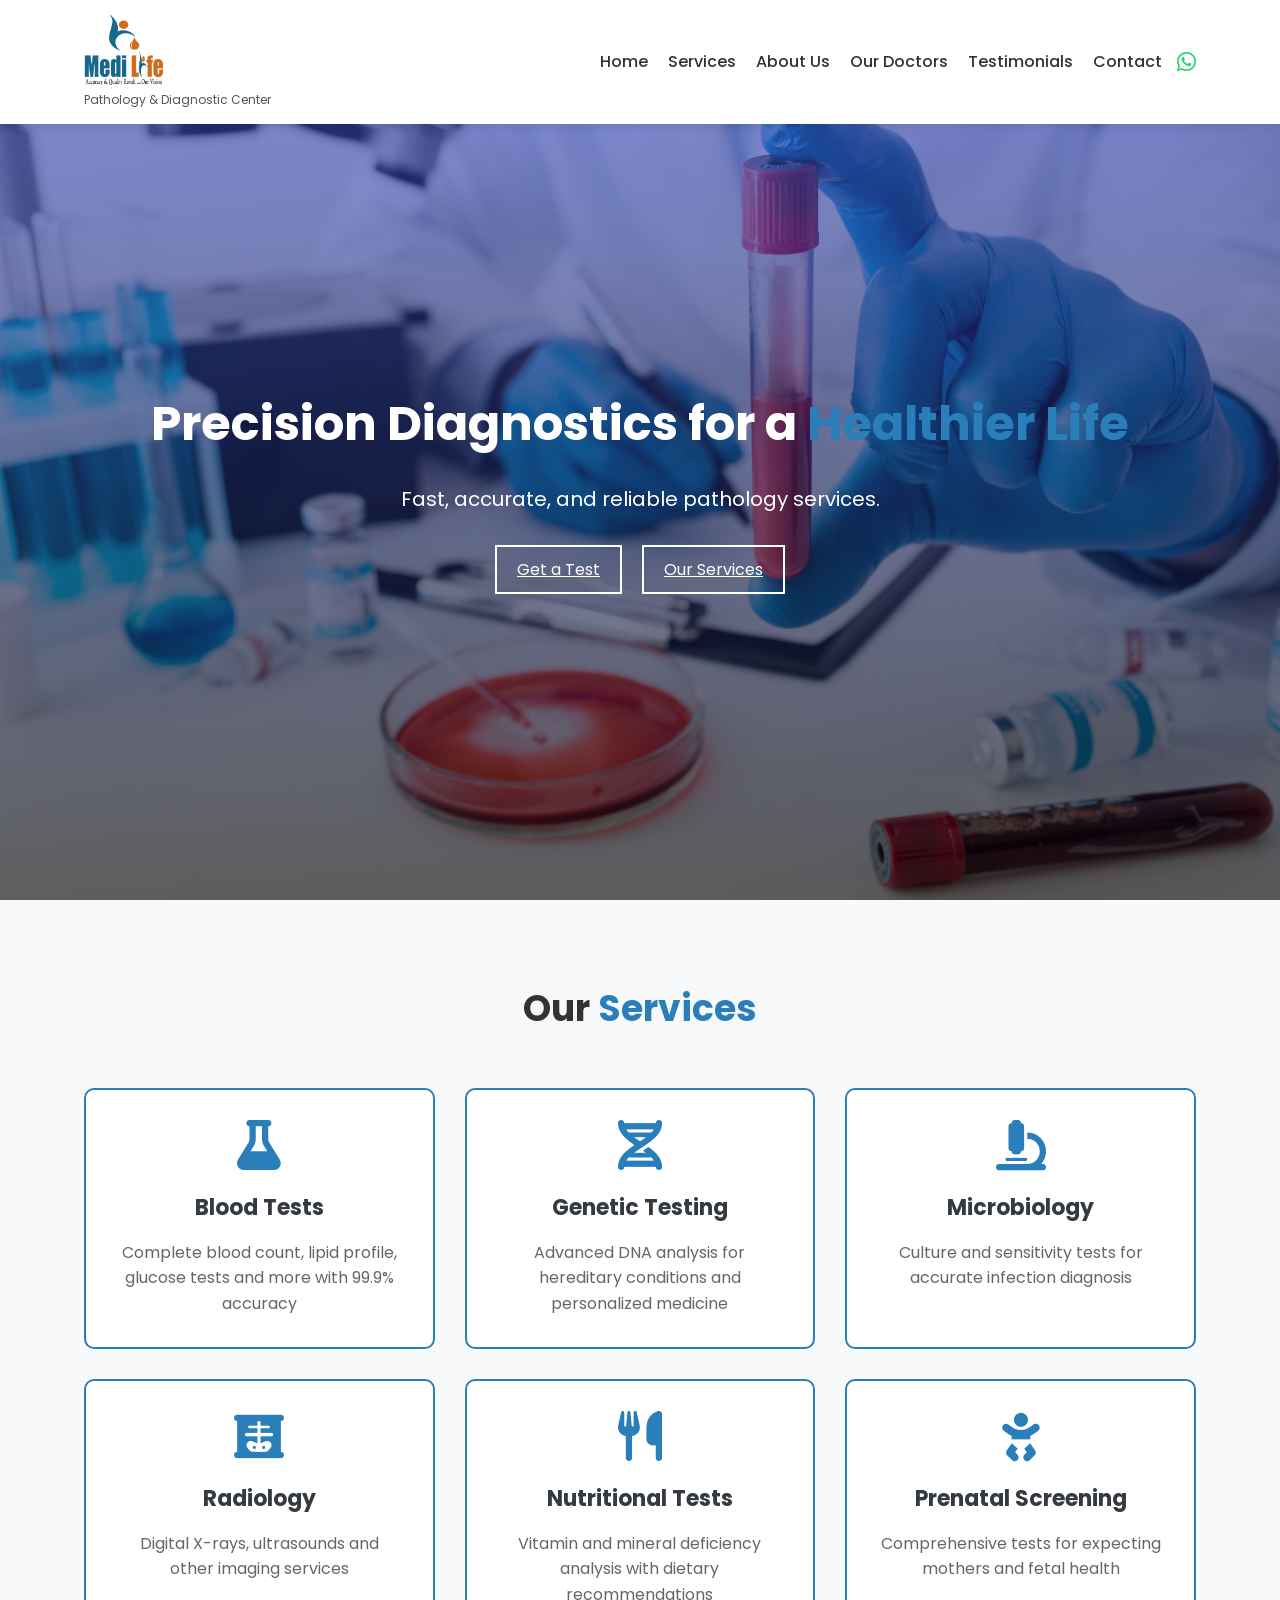
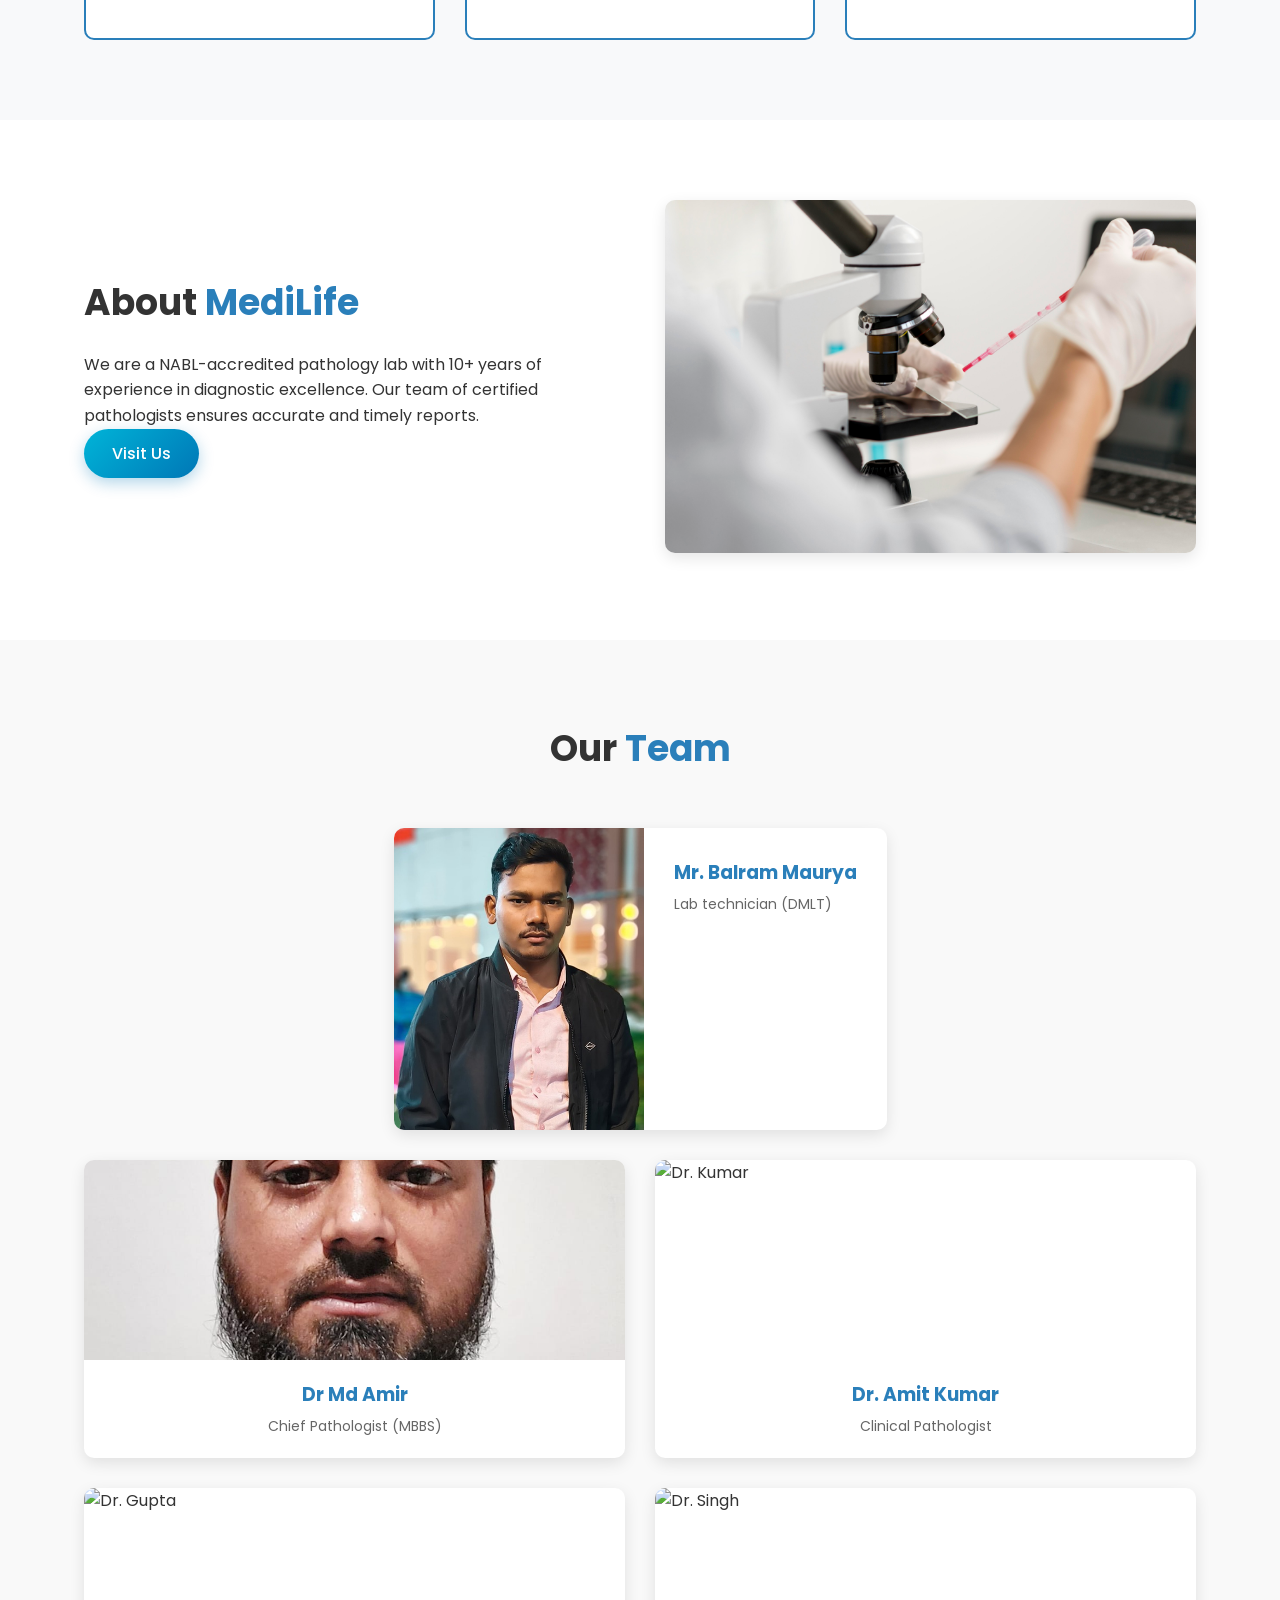
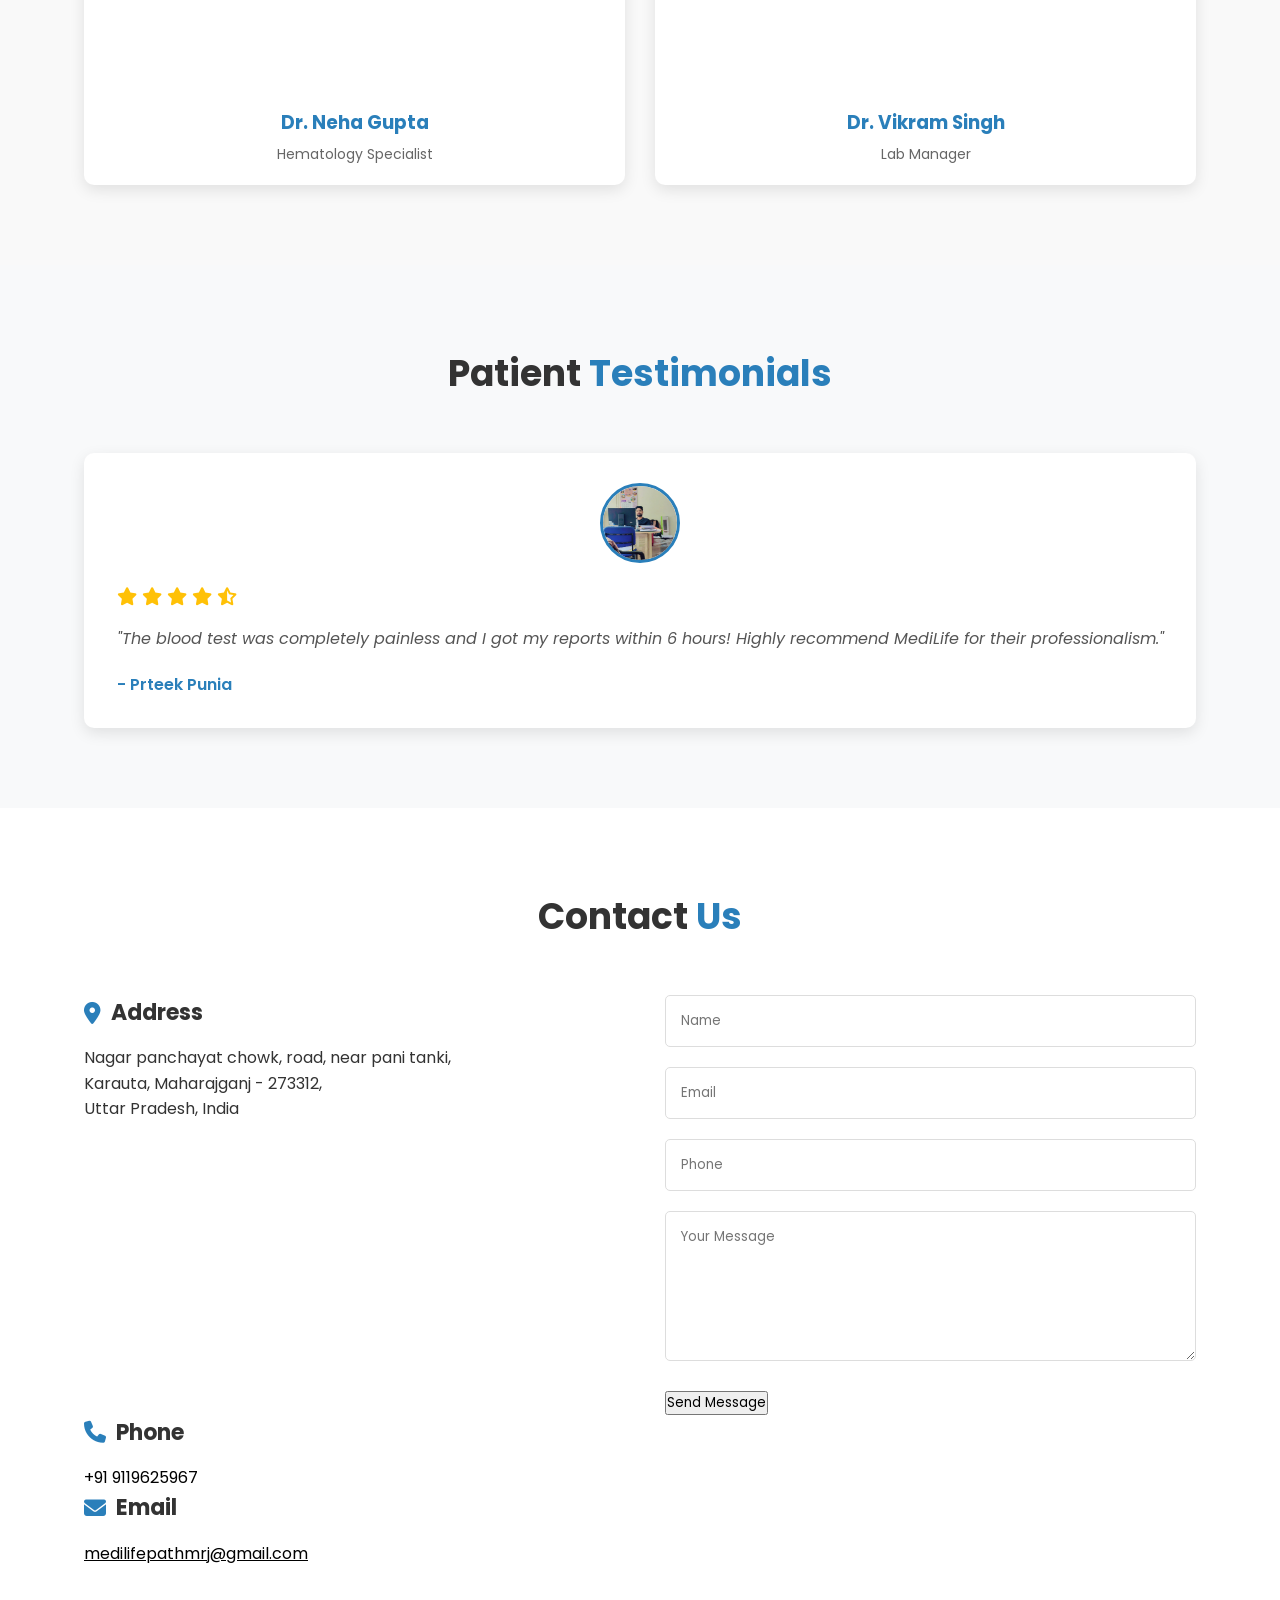
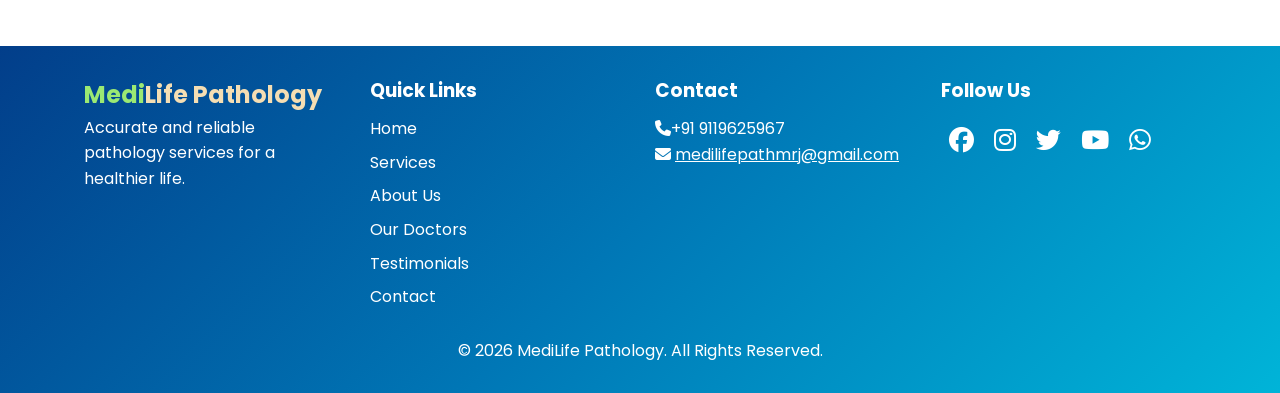
==== commit 58f00b09: "image update name" ====
--- a/index.html
+++ b/index.html
@@ -188,7 +188,7 @@
             <div class="testimonial-slider">
                 <div class="testimonial">
                     <div class="patient-img">
-                        <img src="https://randomuser.me/api/portraits/women/43.jpg" alt="Patient">
+                        <img src="images/Patient3.jpg" alt="Patient">
                     </div>
                     <div class="patient-review">
                         <div class="stars">
@@ -199,7 +199,7 @@
                             <i class="fas fa-star-half-alt"></i>
                         </div>
                         <p>"The blood test was completely painless and I got my reports within 6 hours! Highly recommend MediLife for their professionalism."</p>
-                        <h4>- Priya Sharma</h4>
+                        <h4>- Prteek Punia</h4>
                     </div>
                 </div>
                 <div class="testimonial">
@@ -220,7 +220,7 @@
                 </div>
                 <div class="testimonial">
                     <div class="patient-img">
-                        <img src="images/" alt="Patient">
+                        <img src="images/Patient2.jpg" alt="Patient">
                     </div>
                     <div class="patient-review">
                         <div class="stars">
@@ -231,7 +231,7 @@
                             <i class="far fa-star"></i>
                         </div>
                         <p>"Accurate reports and hygienic environment. My family has been using their services for years."</p>
-                        <h4>- Anjali Patel</h4>
+                        <h4>- Shivam Kuamr</h4>
                     </div>
                 </div>
             </div>
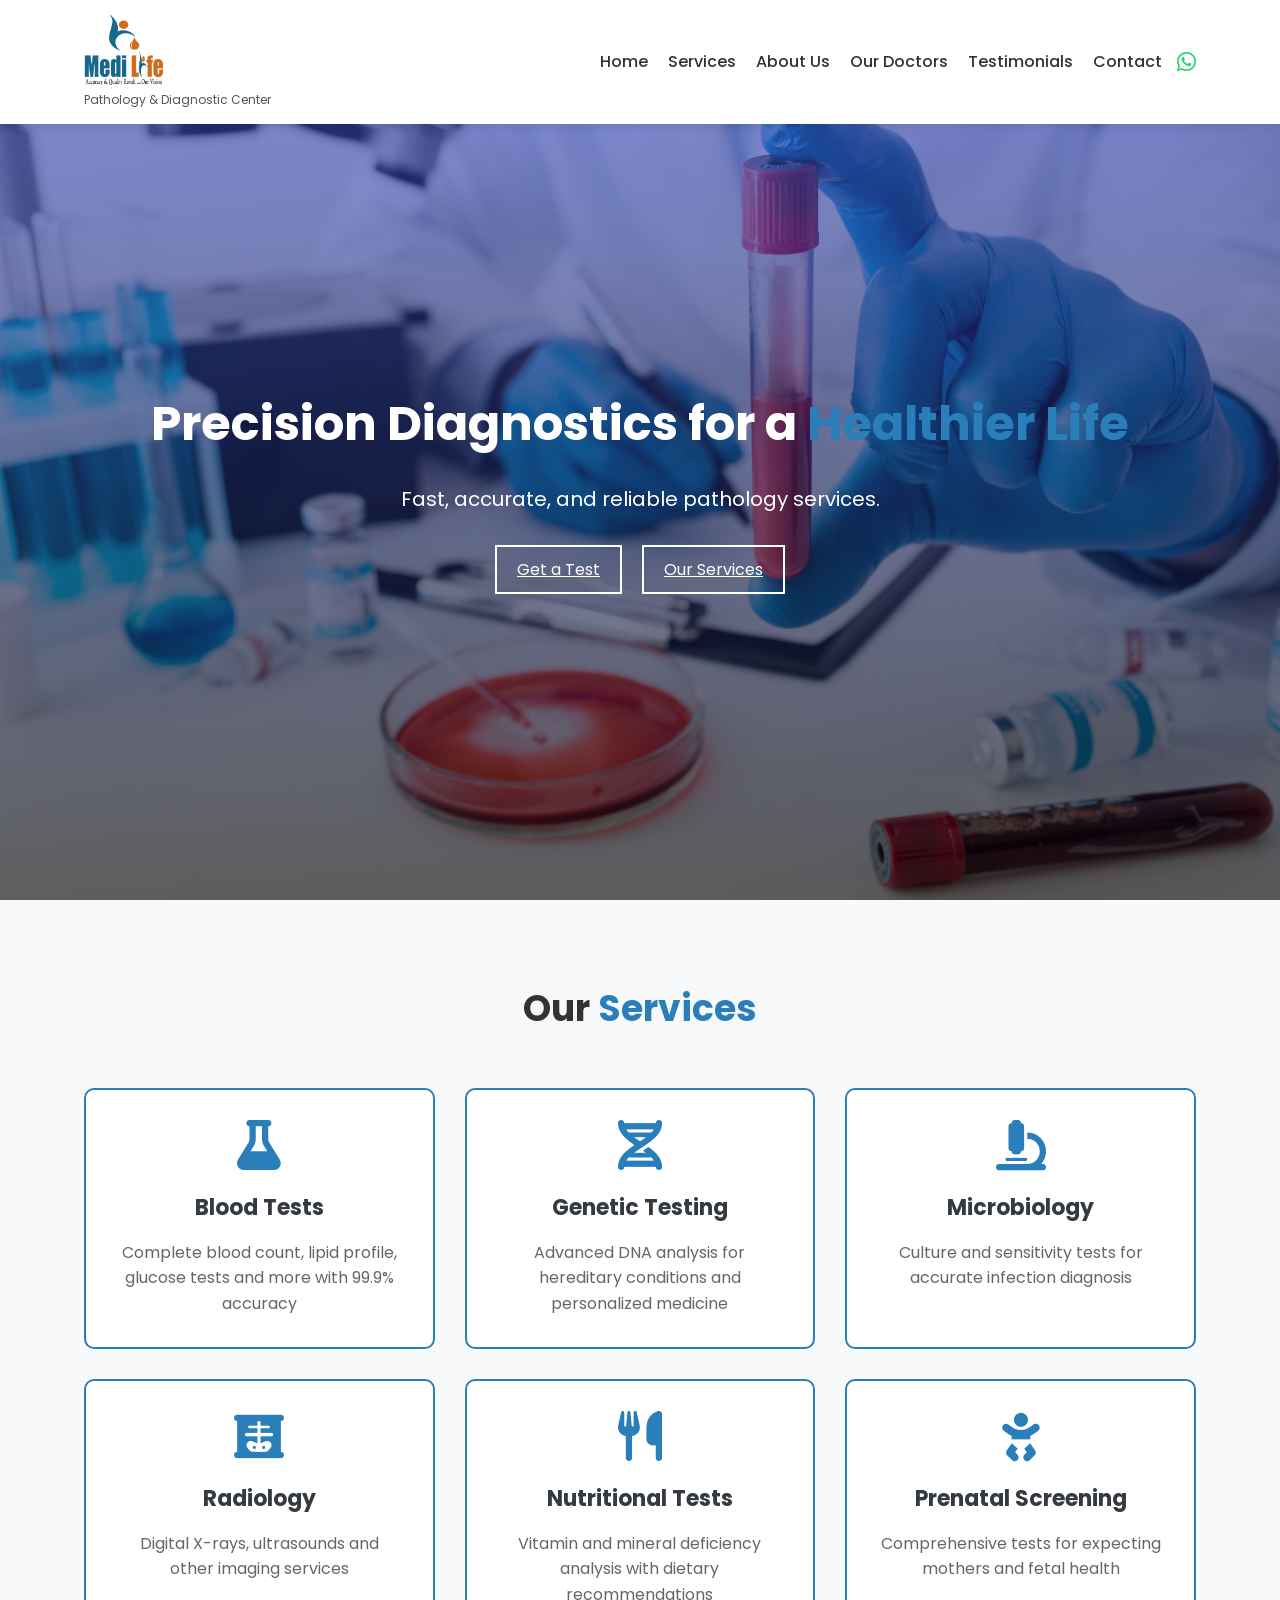
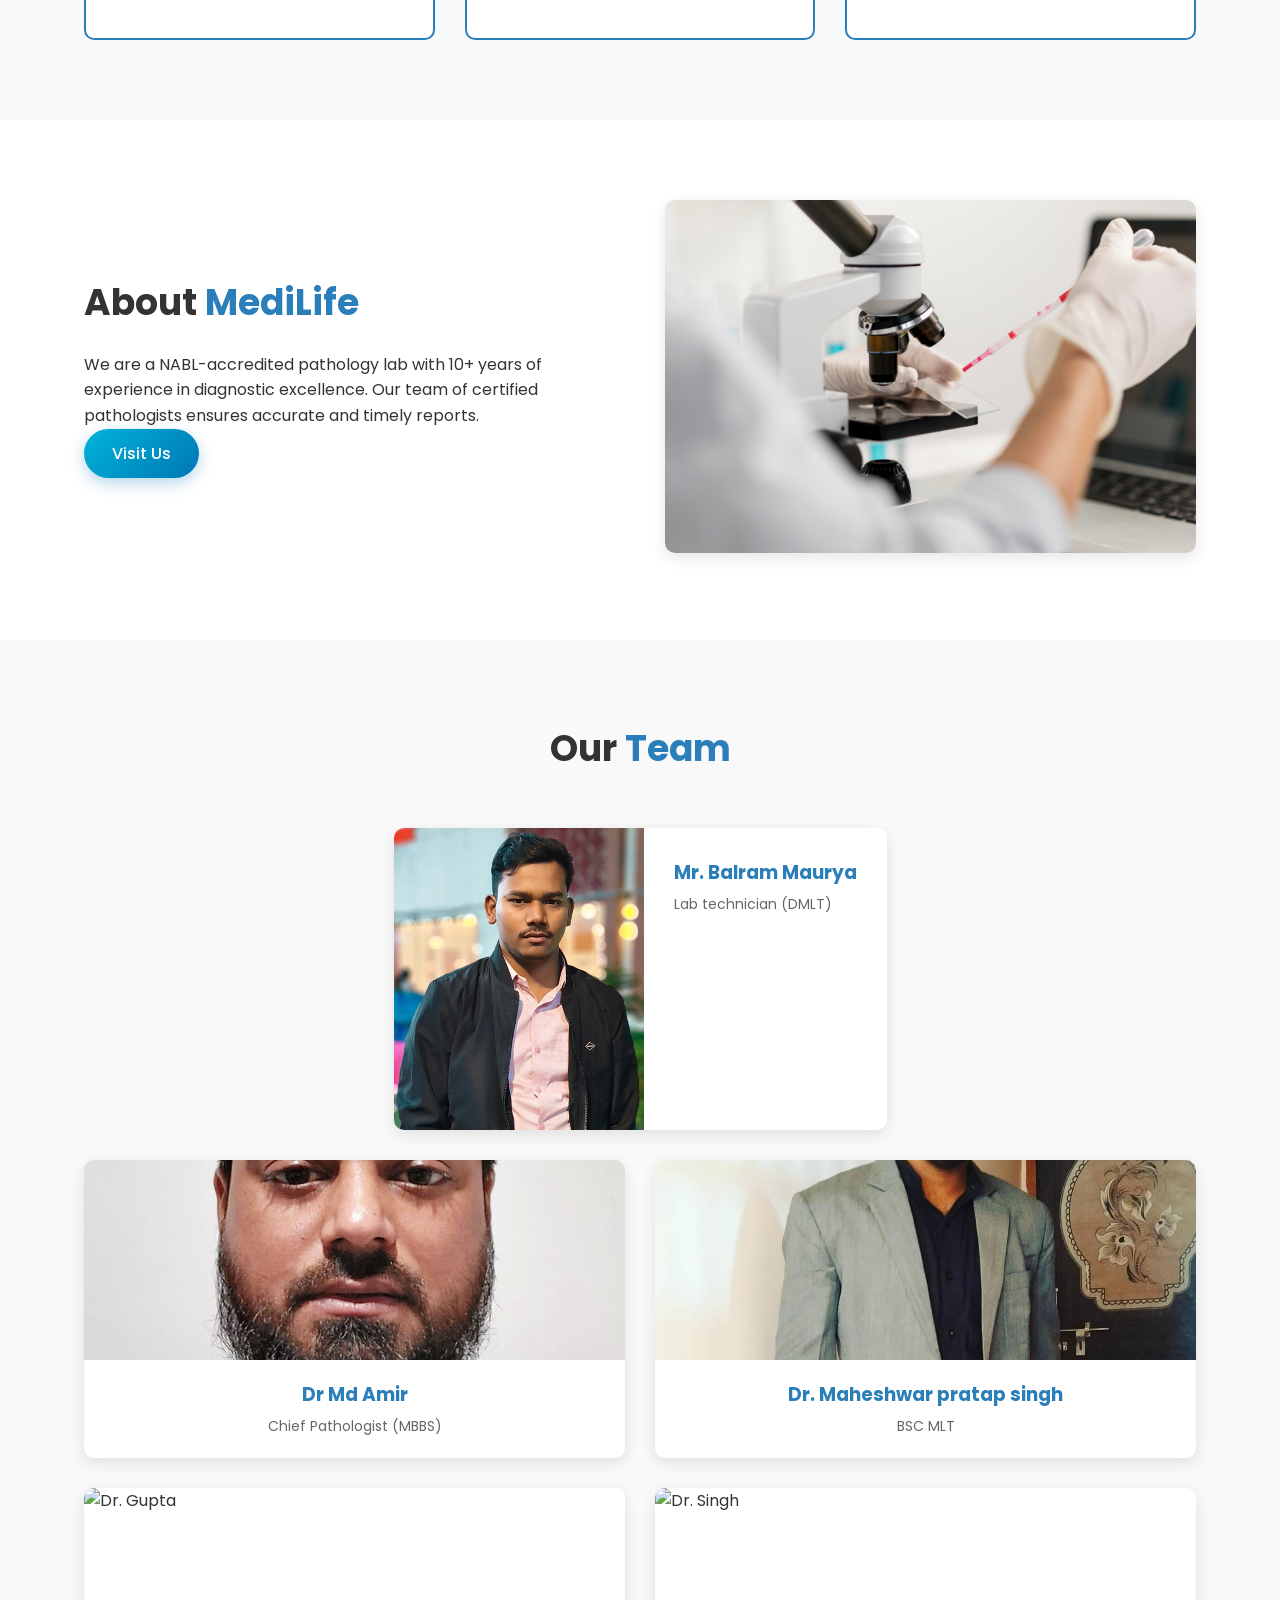
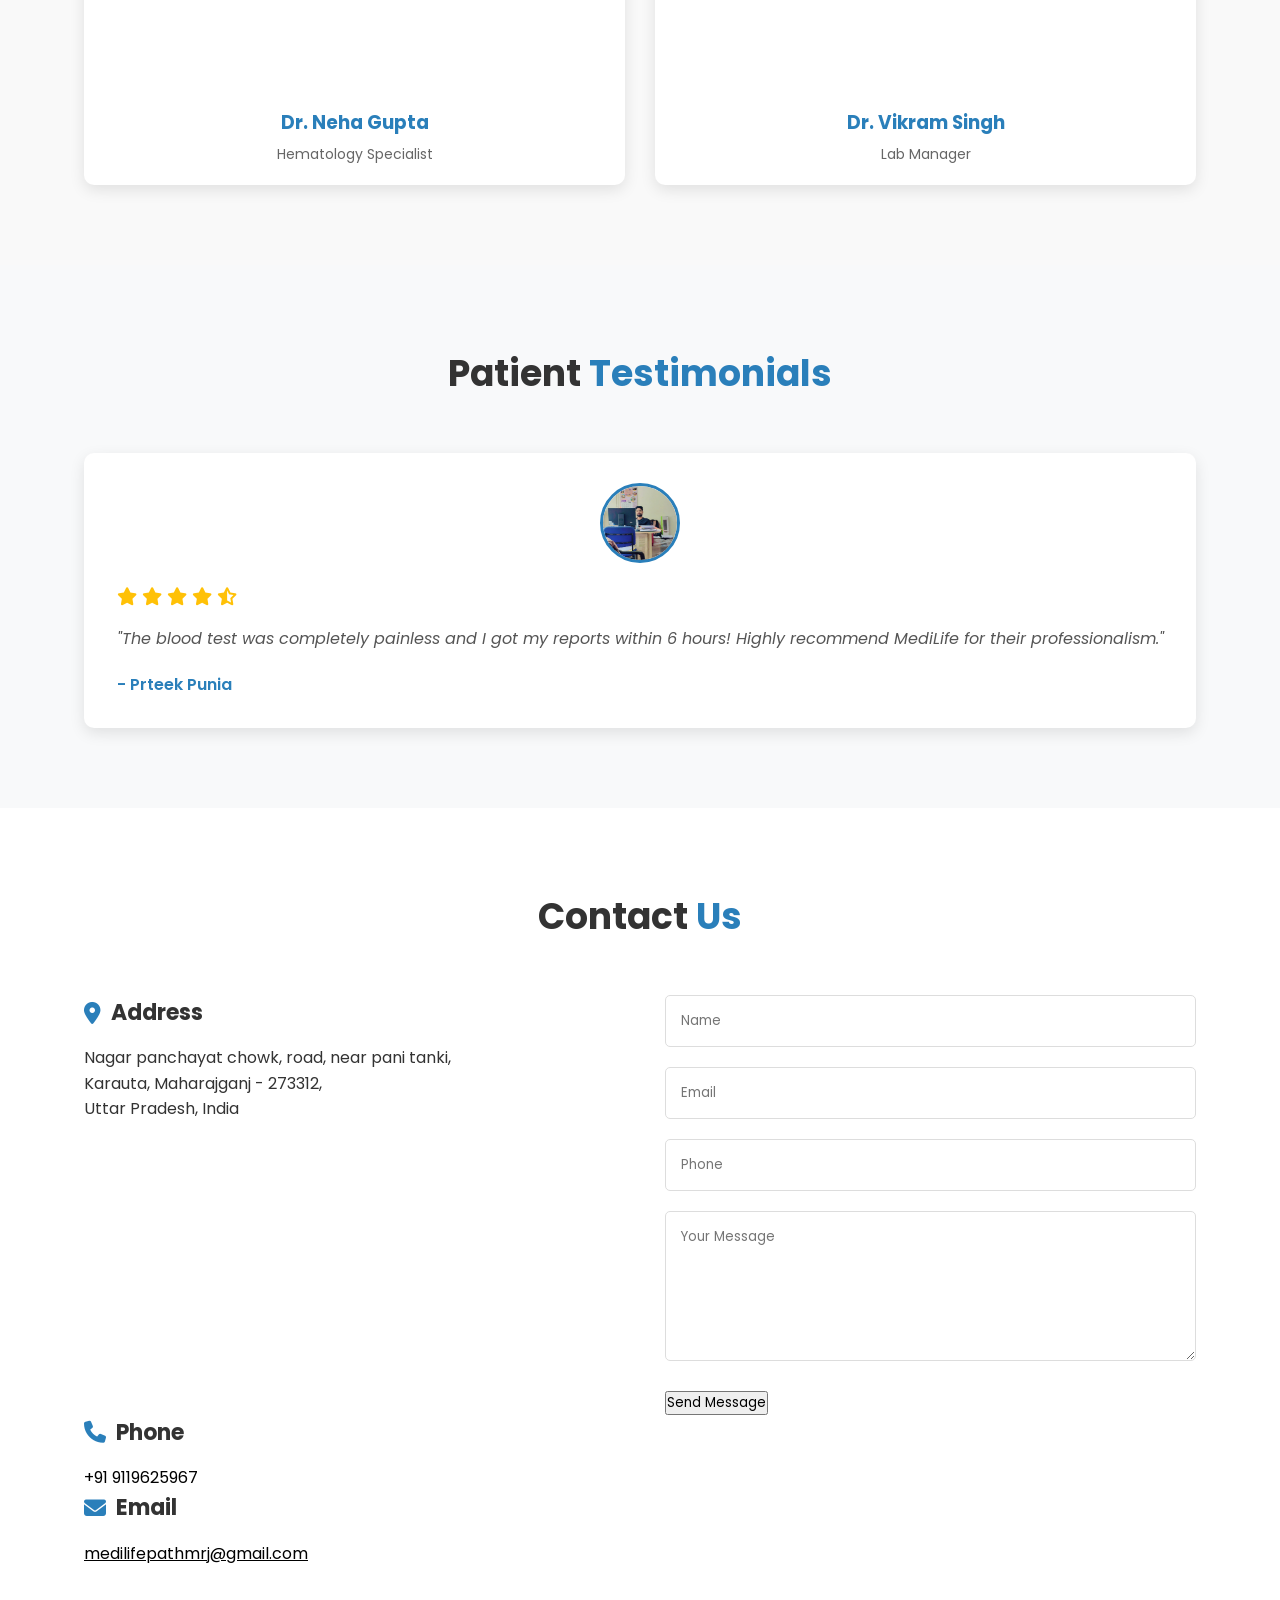
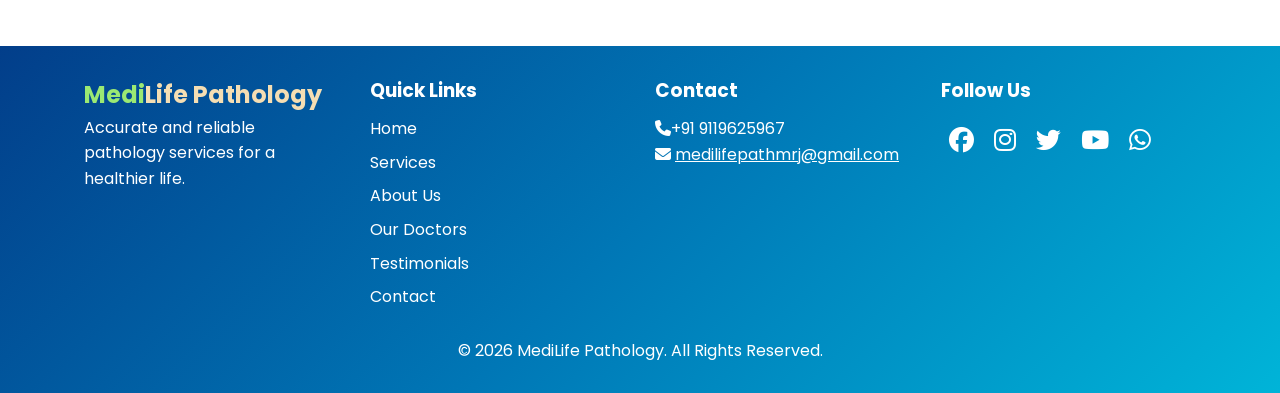
==== commit 8d0af088: "image change" ====
--- a/index.html
+++ b/index.html
@@ -150,11 +150,11 @@
                 
                 <div class="team-member">
                     <div class="member-img">
-                        <img src="" alt="Dr. Kumar">
-                    </div>
-                    <div class="member-info">
-                        <h3>Dr. Amit Kumar</h3>
-                        <p>Clinical Pathologist</p>
+                        <img src="images/Maheshwar pratap .jpg" alt="Dr. Kumar">
+                    </div>
+                    <div class="member-info">
+                        <h3>Dr. Maheshwar pratap singh </h3>
+                        <p>BSC MLT</p>
                     </div>
                 </div>
                 
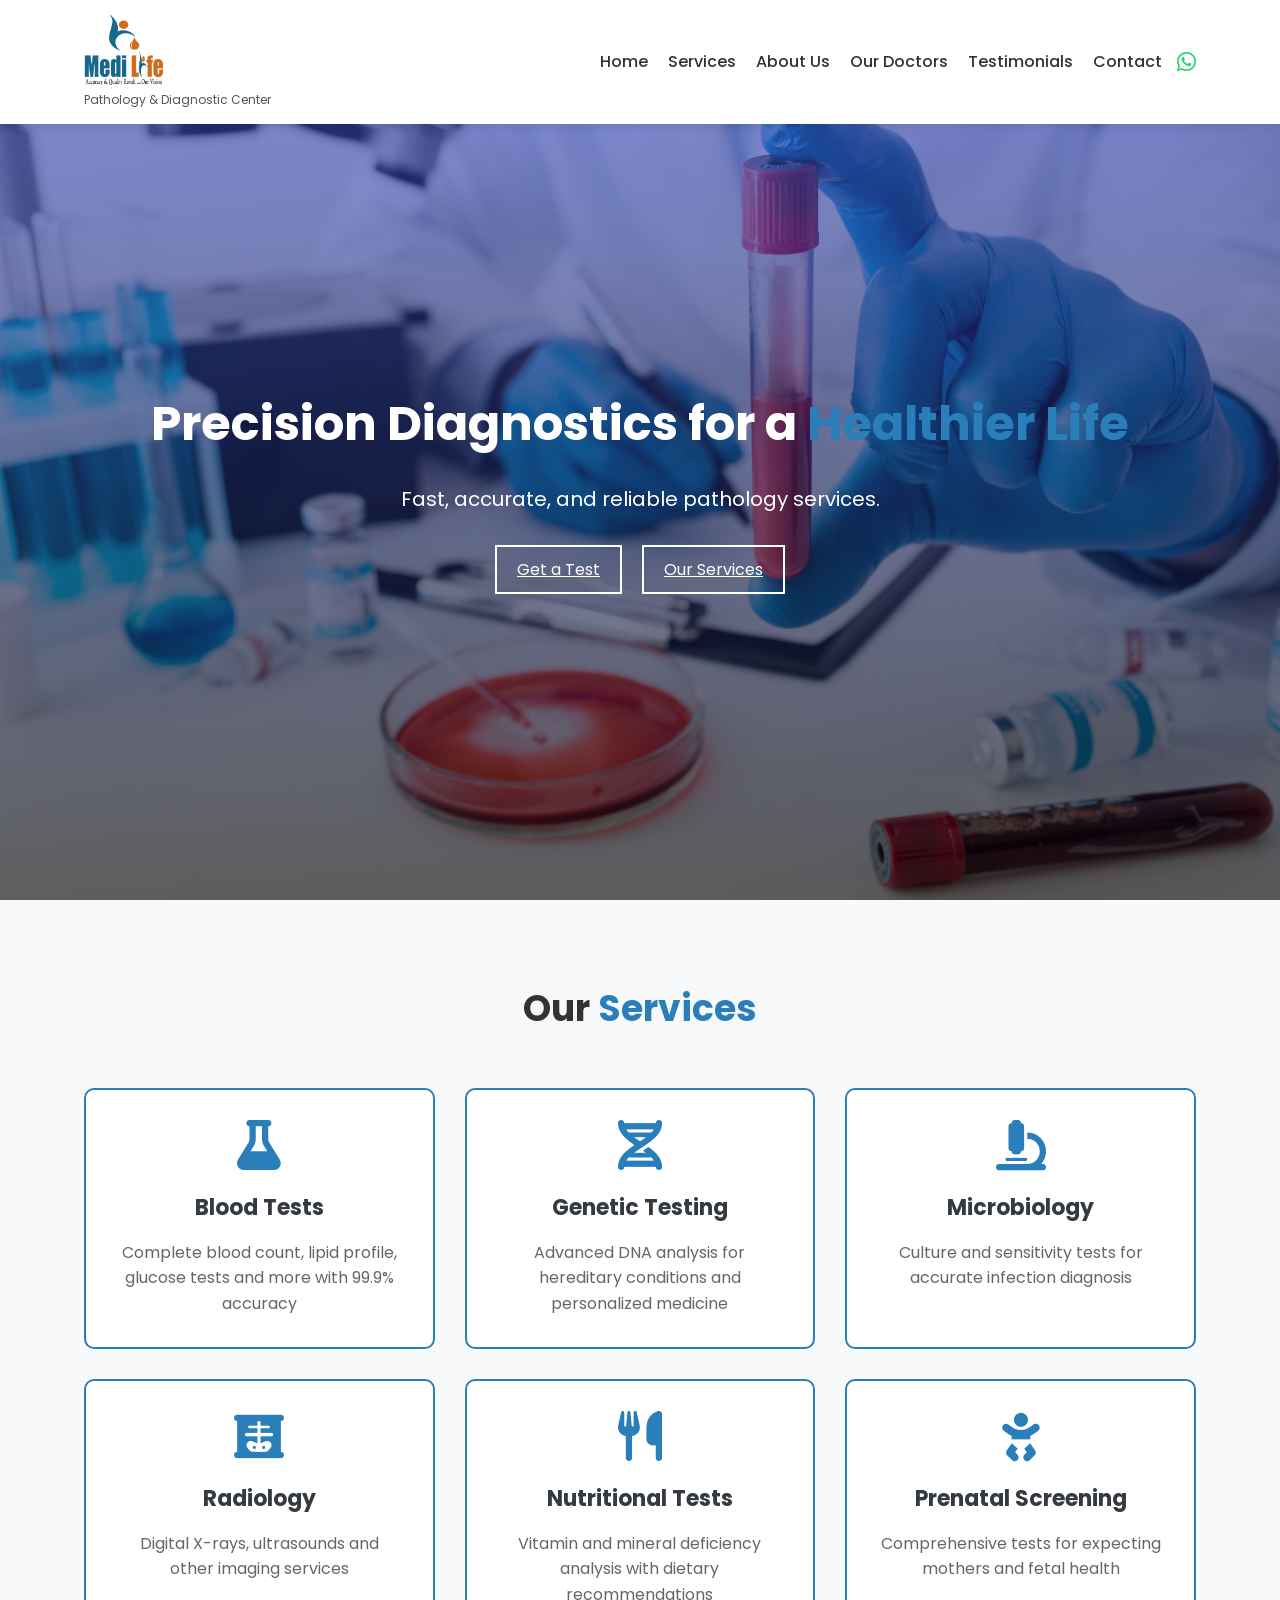
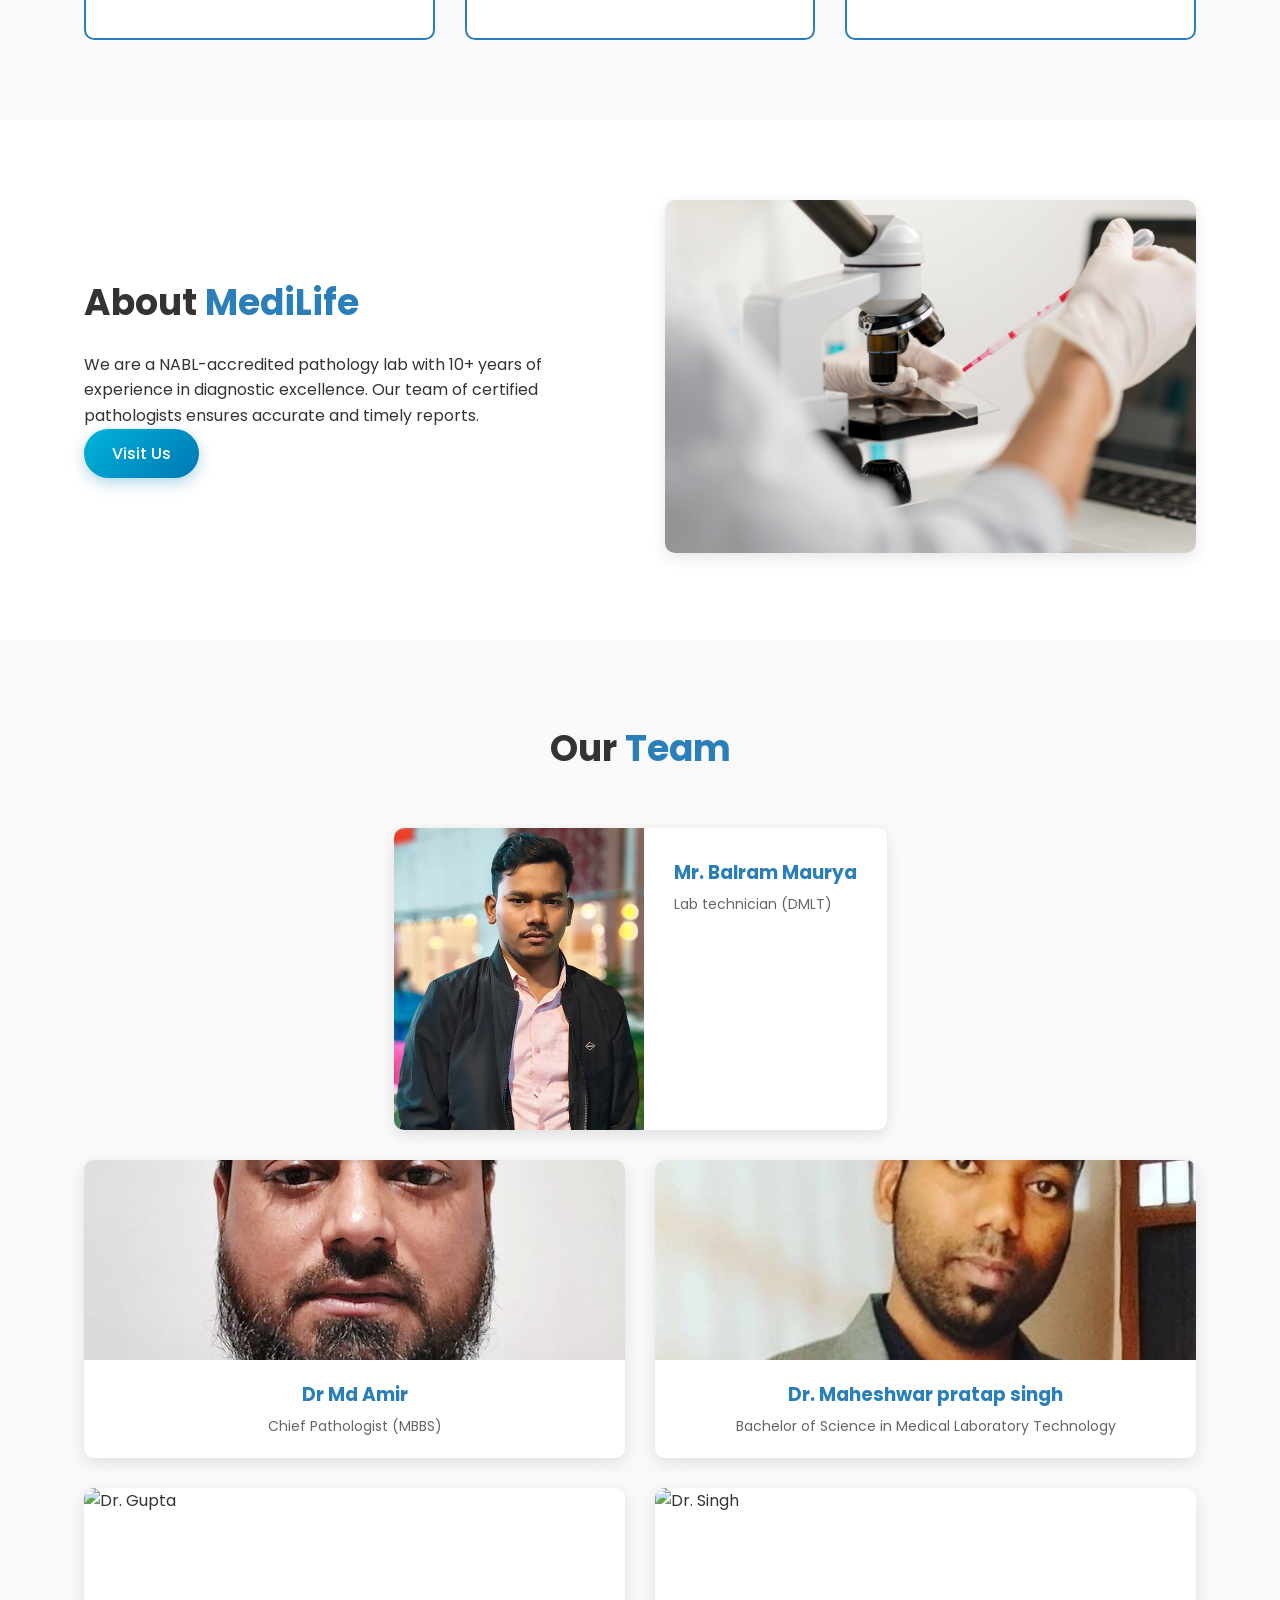
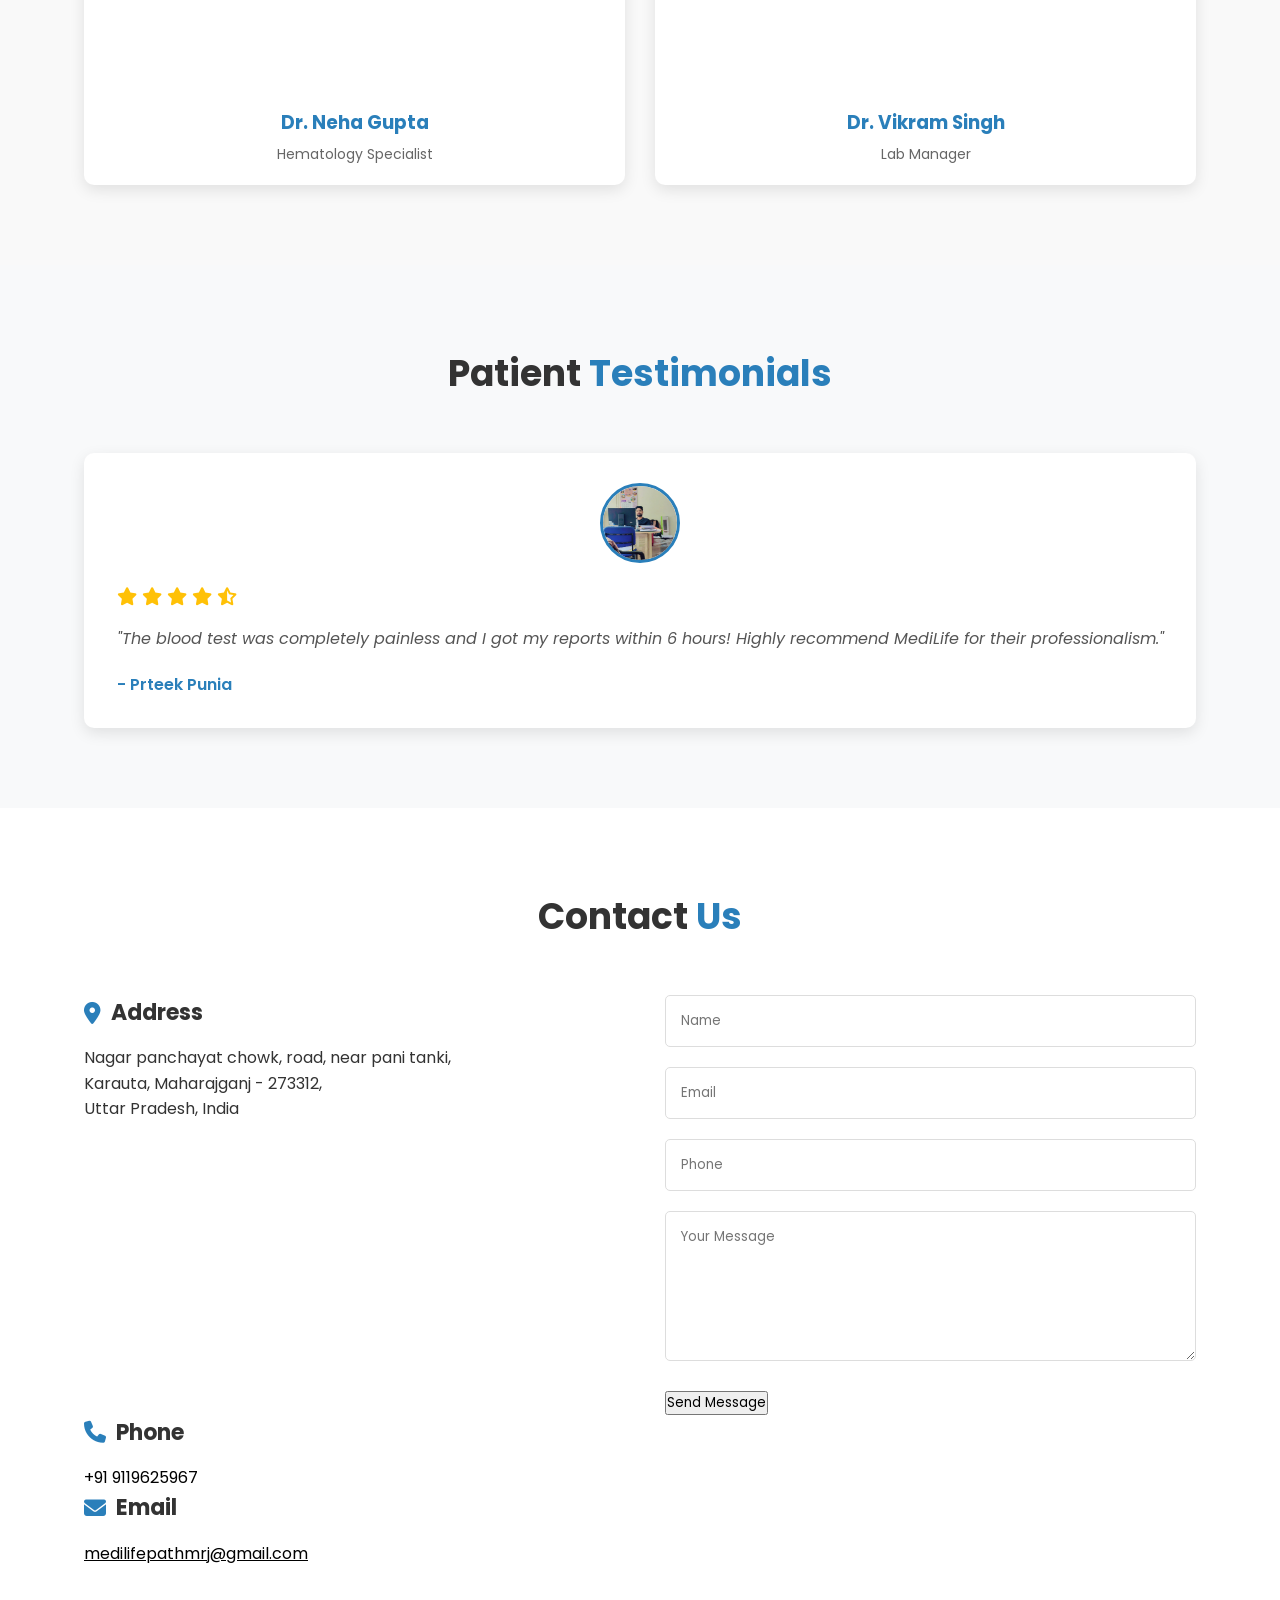
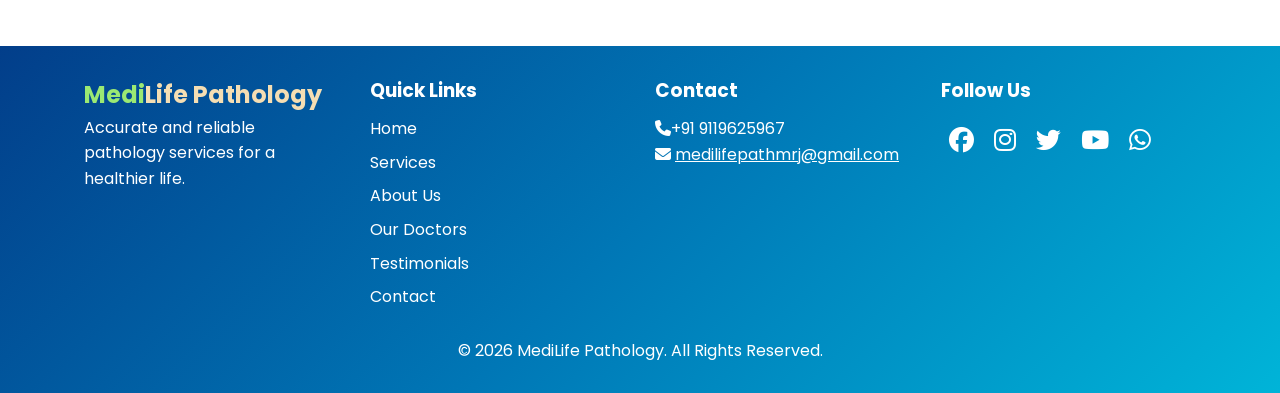
==== commit eddcc99a: "image 2" ====
--- a/index.html
+++ b/index.html
@@ -154,7 +154,7 @@
                     </div>
                     <div class="member-info">
                         <h3>Dr. Maheshwar pratap singh </h3>
-                        <p>BSC MLT</p>
+                        <p>Bachelor of Science in Medical Laboratory Technology</p>
                     </div>
                 </div>
                 
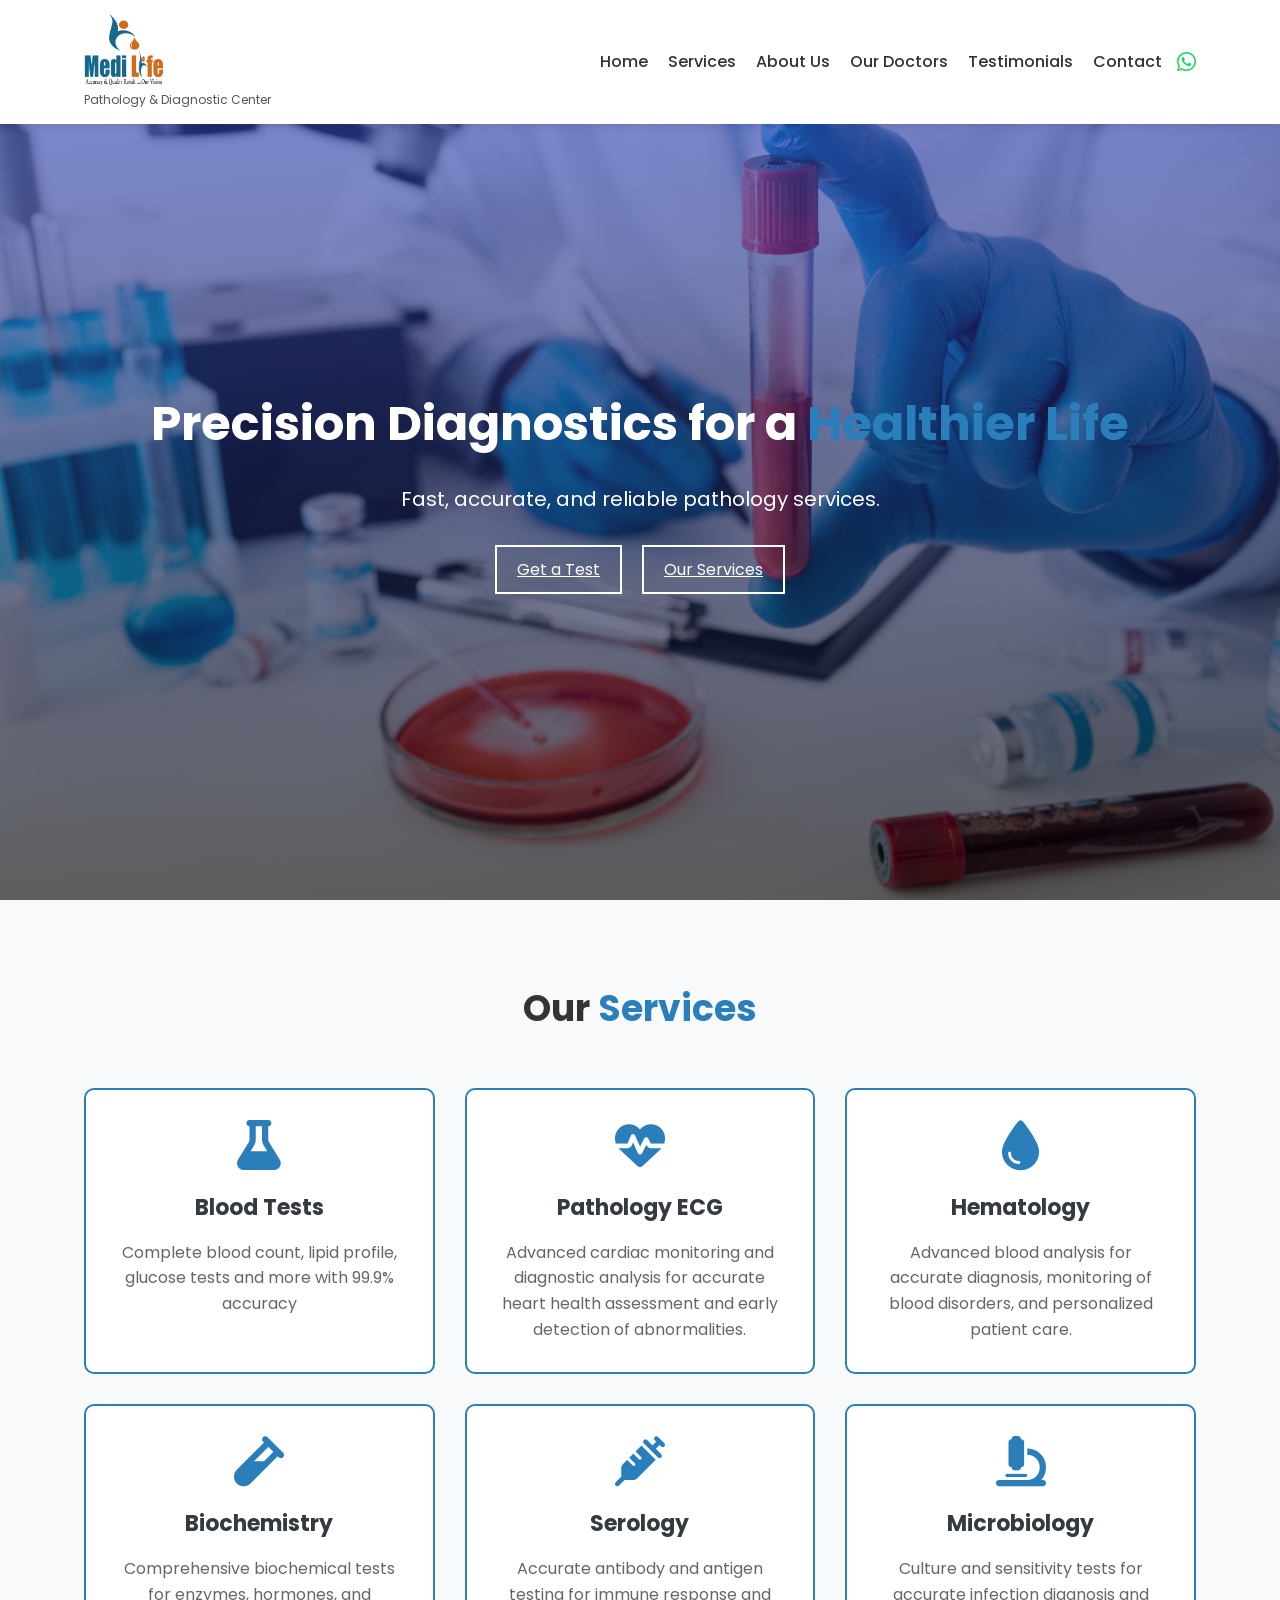
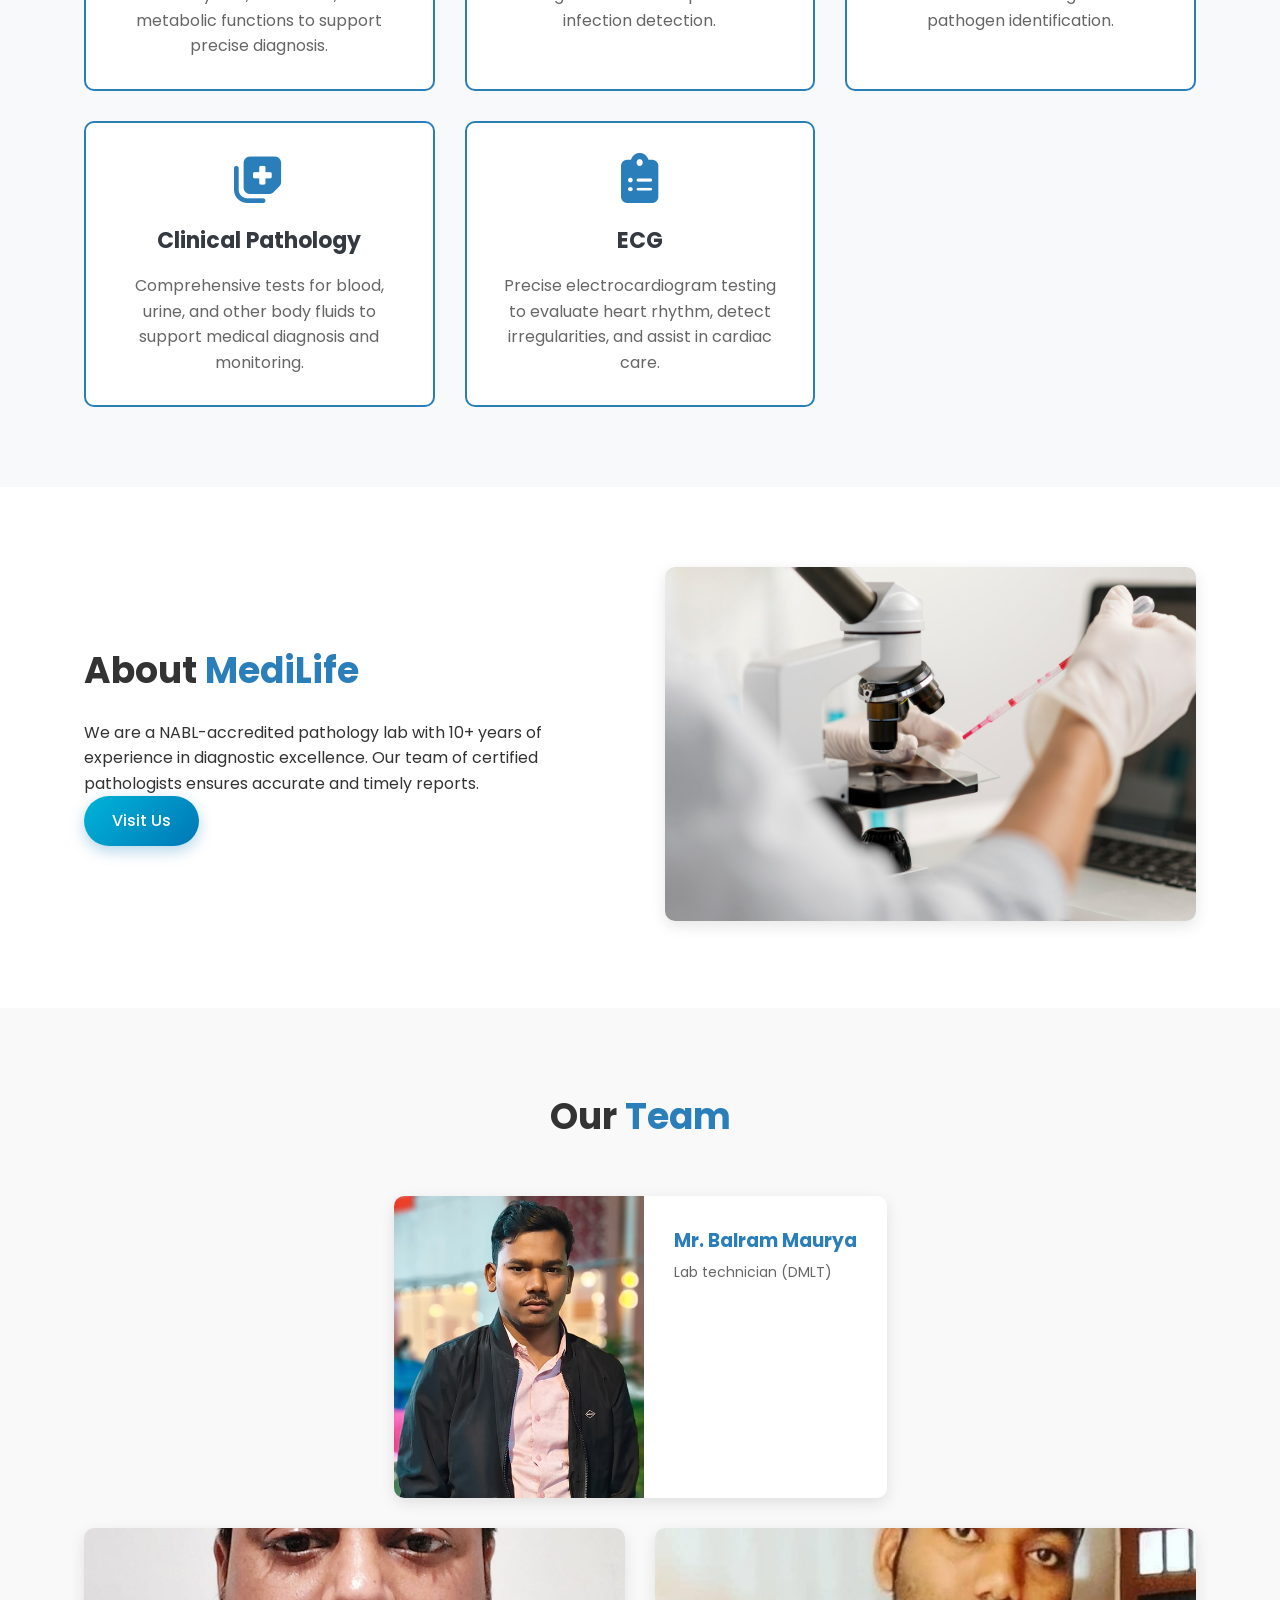
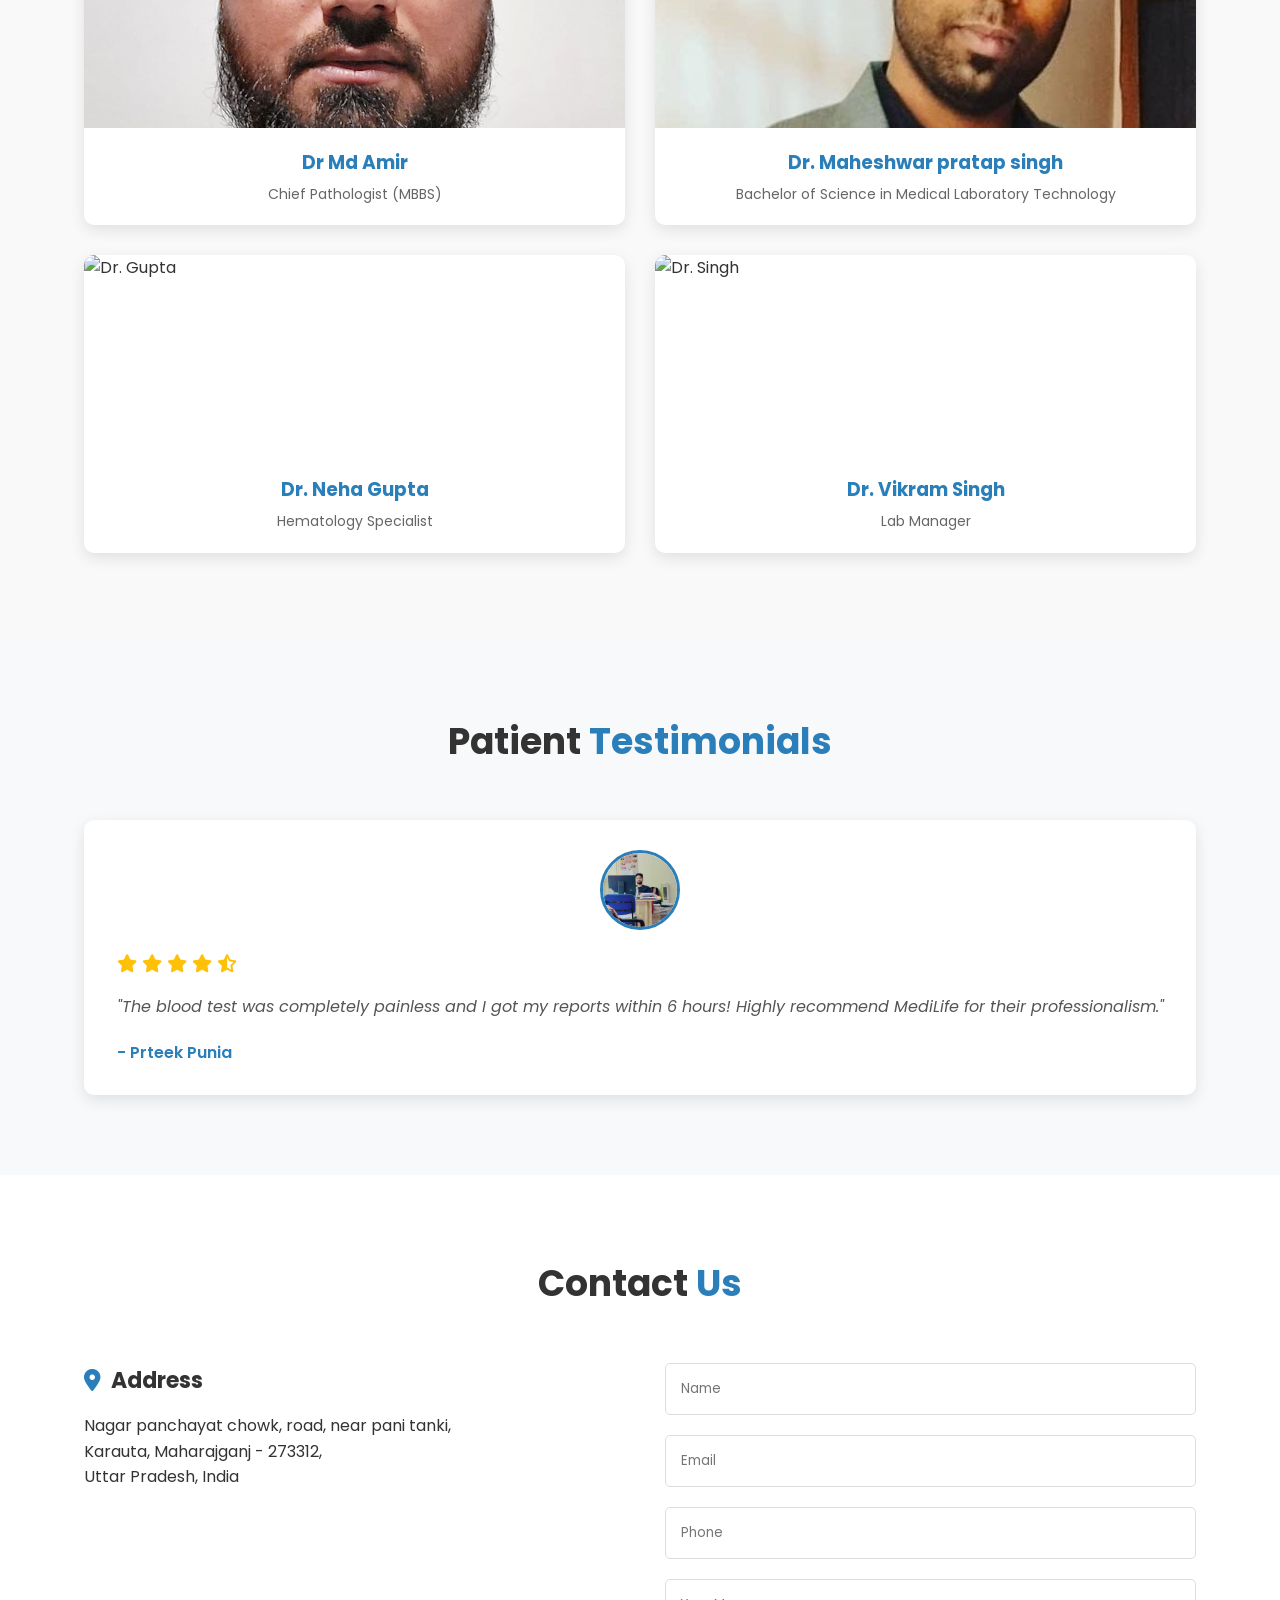
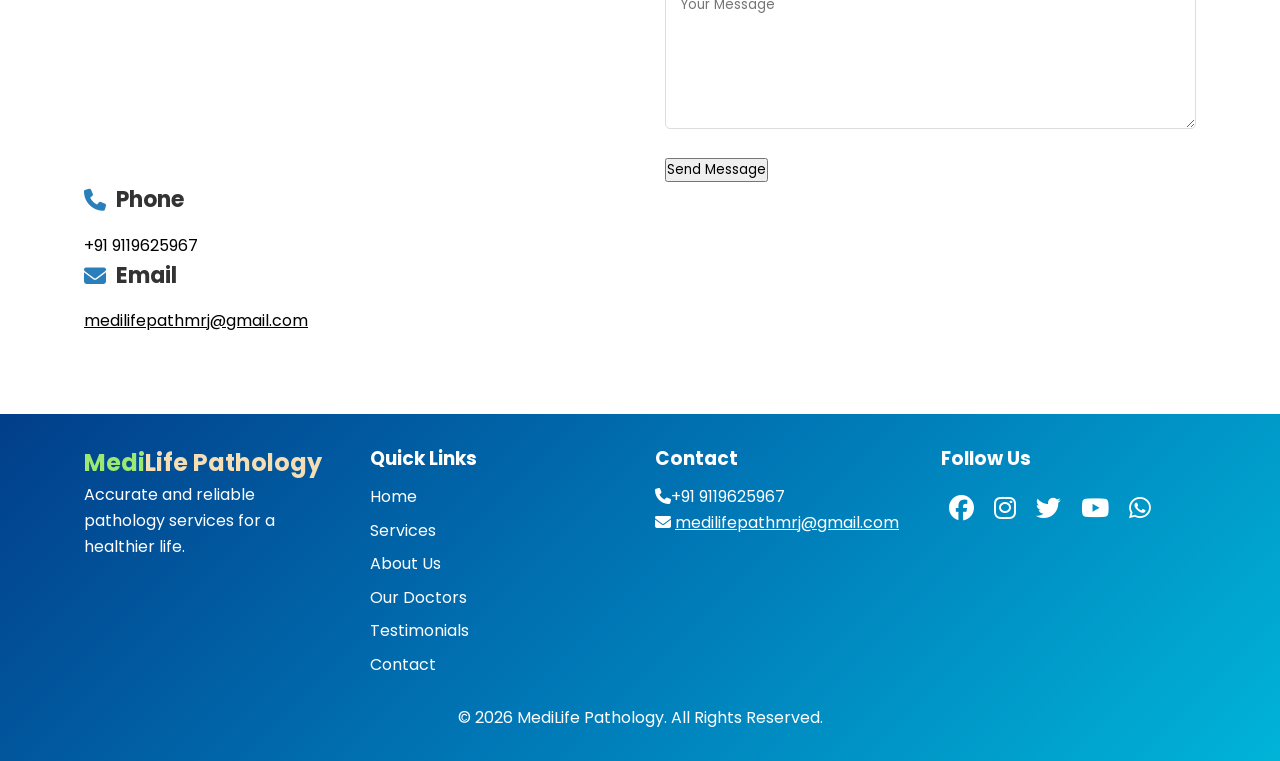
==== commit 05395abd: "services" ====
--- a/index.html
+++ b/index.html
@@ -68,35 +68,60 @@
     <div class="container">
         <h2>Our <span>Services</span></h2>
         <div class="services-grid">
+            <!-- Blood Tests -->
             <div class="service-card">
                 <i class="fas fa-flask"></i>
                 <h3>Blood Tests</h3>
                 <p>Complete blood count, lipid profile, glucose tests and more with 99.9% accuracy</p>
             </div>
-            <div class="service-card">
-                <i class="fas fa-dna"></i>
-                <h3>Genetic Testing</h3>
-                <p>Advanced DNA analysis for hereditary conditions and personalized medicine</p>
-            </div>
+
+            <!-- Pathology ECG -->
+            <div class="service-card">
+                <i class="fas fa-heartbeat"></i>
+                <h3>Pathology ECG</h3>
+                <p>Advanced cardiac monitoring and diagnostic analysis for accurate heart health assessment and early detection of abnormalities.</p>
+            </div>
+
+            <!-- Hematology -->
+            <div class="service-card">
+                <i class="fas fa-tint"></i>
+                <h3>Hematology</h3>
+                <p>Advanced blood analysis for accurate diagnosis, monitoring of blood disorders, and personalized patient care.</p>
+            </div>
+
+            <!-- Biochemistry -->
+            <div class="service-card">
+                <i class="fas fa-vial"></i>
+                <h3>Biochemistry</h3>
+                <p>Comprehensive biochemical tests for enzymes, hormones, and metabolic functions to support precise diagnosis.</p>
+            </div>
+
+            <!-- Serology -->
+            <div class="service-card">
+                <i class="fas fa-syringe"></i>
+                <h3>Serology</h3>
+                <p>Accurate antibody and antigen testing for immune response and infection detection.</p>
+            </div>
+
+            <!-- Microbiology -->
             <div class="service-card">
                 <i class="fas fa-microscope"></i>
                 <h3>Microbiology</h3>
-                <p>Culture and sensitivity tests for accurate infection diagnosis</p>
-            </div>
-            <div class="service-card">
-                <i class="fas fa-x-ray"></i>
-                <h3>Radiology</h3>
-                <p>Digital X-rays, ultrasounds and other imaging services</p>
-            </div>
-            <div class="service-card">
-                <i class="fas fa-utensils"></i>
-                <h3>Nutritional Tests</h3>
-                <p>Vitamin and mineral deficiency analysis with dietary recommendations</p>
-            </div>
-            <div class="service-card">
-                <i class="fas fa-baby"></i>
-                <h3>Prenatal Screening</h3>
-                <p>Comprehensive tests for expecting mothers and fetal health</p>
+                <p>Culture and sensitivity tests for accurate infection diagnosis and pathogen identification.</p>
+            </div>
+
+            <!-- Clinical Pathology -->
+            <div class="service-card">
+                <i class="fas fa-notes-medical"></i>
+                <h3>Clinical Pathology</h3>
+                <p>Comprehensive tests for blood, urine, and other body fluids to support medical diagnosis and monitoring.</p>
+            </div>
+
+            <!-- ECG -->
+            <div class="service-card">
+                <i class="fas fa-clipboard-list"></i>
+                <h3>ECG</h3>
+                <p>Precise electrocardiogram testing to evaluate heart rhythm, detect irregularities, and assist in cardiac care.</p>
             </div>
         </div>
     </div>
